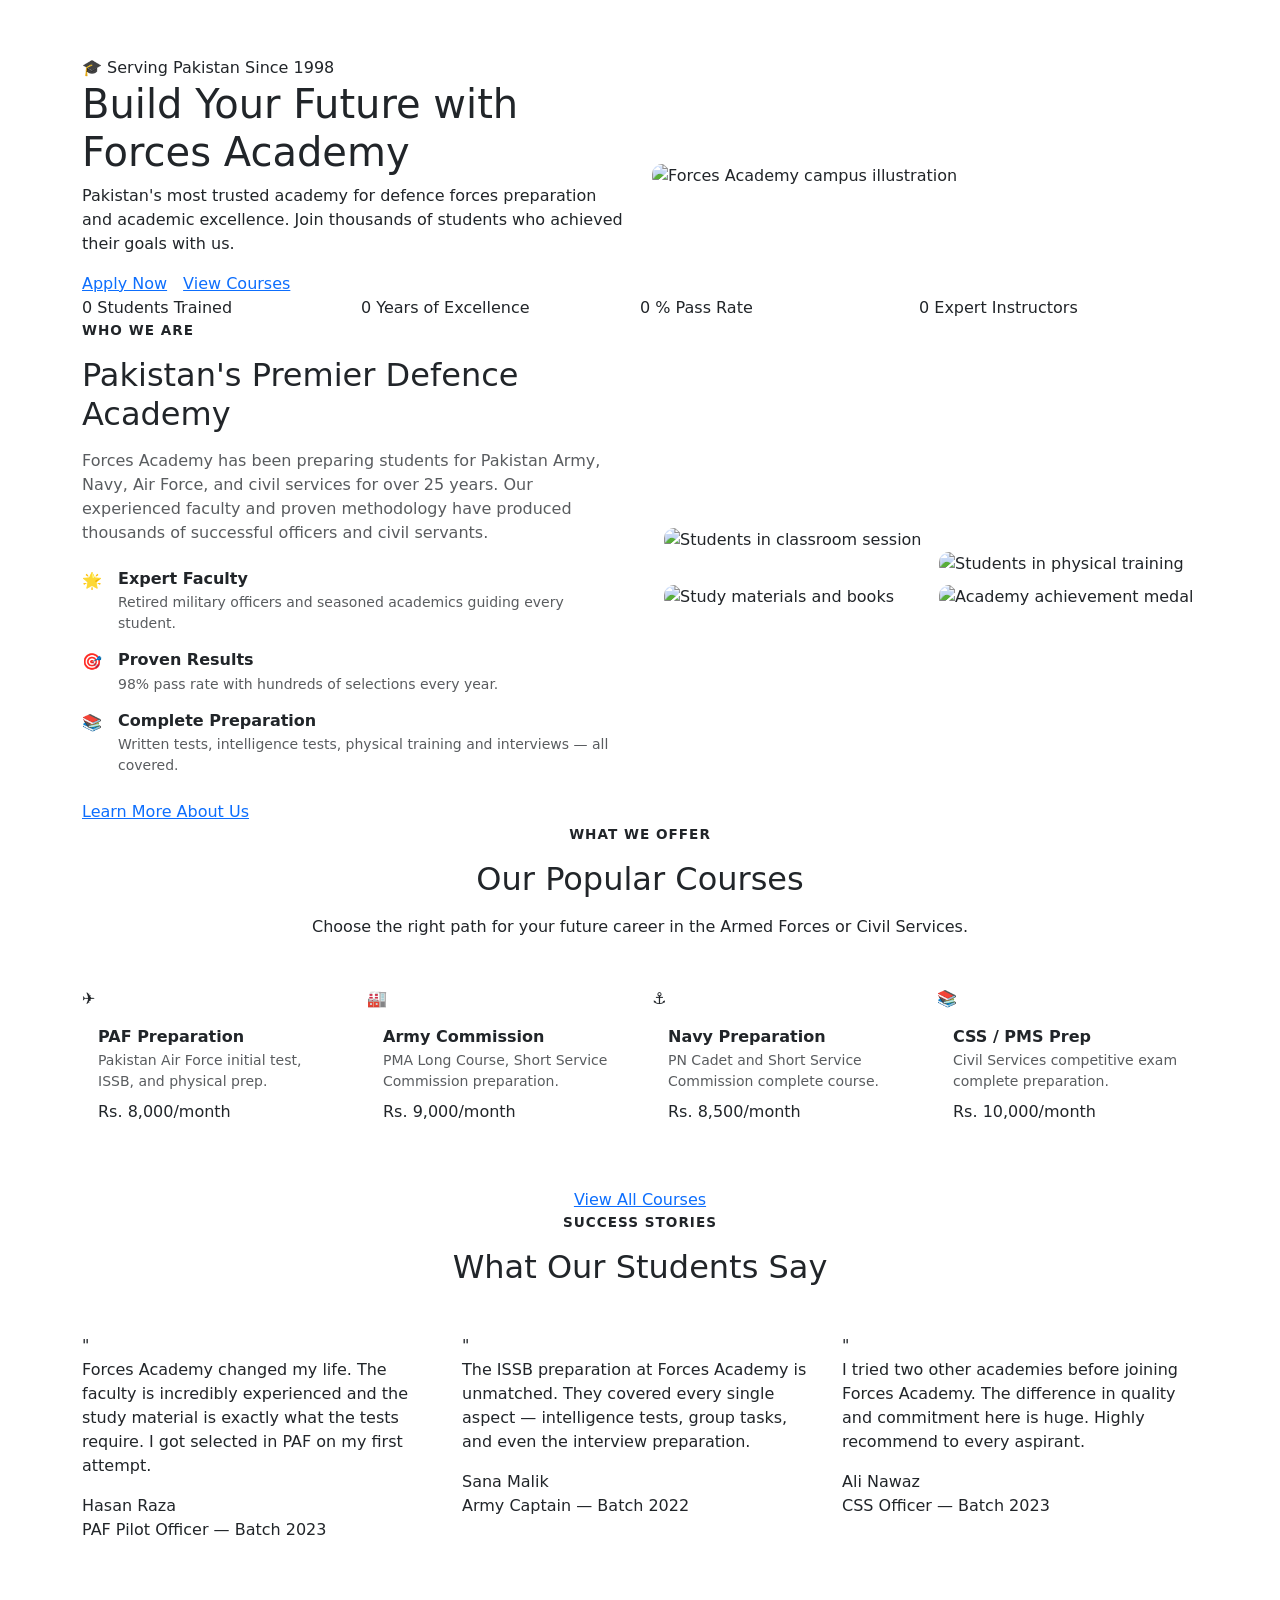
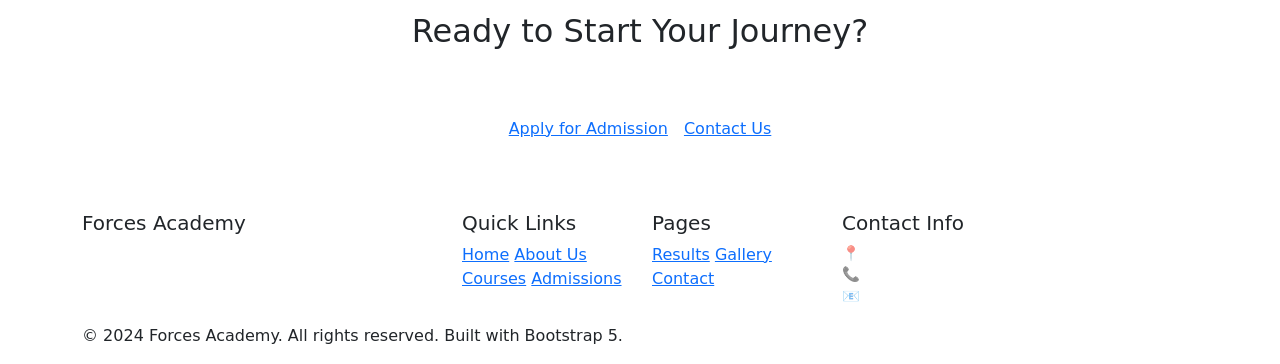
==== index.html @ 09c1361c "Add initial homepage structure" ====
<!DOCTYPE html>
<html lang="en">
<head>
  <meta charset="UTF-8" />
  <meta name="viewport" content="width=device-width, initial-scale=1.0" />
  <title>Forces Academy - Excellence in Education</title>
  <link rel="stylesheet" href="https://cdn.jsdelivr.net/npm/bootstrap@5.3.0/dist/css/bootstrap.min.css" />
  <link rel="stylesheet" href="css/style.css" />
</head>
<body>

  <!-- ===== NAVBAR ===== -->
  <nav class="navbar navbar-expand-lg navbar-dark sticky-top">
    <div class="container">
      <a class="navbar-brand" href="index.html">Forces <span>Academy</span></a>
      <button class="navbar-toggler" type="button" data-bs-toggle="collapse" data-bs-target="#navbarMain"
        aria-controls="navbarMain" aria-expanded="false" aria-label="Toggle navigation">
        <span class="navbar-toggler-icon"></span>
      </button>
      <div class="collapse navbar-collapse" id="navbarMain">
        <ul class="navbar-nav ms-auto align-items-lg-center gap-lg-1">
          <li class="nav-item"><a class="nav-link active" href="index.html">Home</a></li>
          <li class="nav-item"><a class="nav-link" href="about.html">About</a></li>
          <li class="nav-item"><a class="nav-link" href="courses.html">Courses</a></li>
          <li class="nav-item"><a class="nav-link" href="admissions.html">Admissions</a></li>
          <li class="nav-item"><a class="nav-link" href="results.html">Results</a></li>
          <li class="nav-item"><a class="nav-link" href="gallery.html">Gallery</a></li>
          <li class="nav-item"><a class="nav-link" href="contact.html">Contact</a></li>
          <li class="nav-item ms-lg-2">
          </li>
        </ul>
      </div>
    </div>
  </nav>

  <!-- ===== HERO SECTION ===== -->
  <section class="hero-section">
    <div class="container">
      <div class="row align-items-center">
        <div class="col-lg-6 hero-content">
          <span class="hero-badge">&#127891; Serving Pakistan Since 1998</span>
          <h1 class="hero-title">
            Build Your Future with <span>Forces Academy</span>
          </h1>
          <p class="hero-text">
            Pakistan's most trusted academy for defence forces preparation and academic excellence.
            Join thousands of students who achieved their goals with us.
          </p>
          <div class="d-flex flex-wrap gap-3">
            <a href="admissions.html" class="btn-gold">Apply Now</a>
            <a href="courses.html" class="btn-outline-custom">View Courses</a>
          </div>
        </div>
        <div class="col-lg-6 mt-5 mt-lg-0">
          <div class="hero-img-box">
            <img src="images/hero-illustration.svg" alt="Forces Academy campus illustration" class="w-100" style="border-radius:10px;" />
          </div>
        </div>
      </div>
    </div>
  </section>

  <!-- ===== STATS COUNTER ===== -->
  <section class="stats-section">
    <div class="container">
      <div class="row g-0">
        <div class="col-6 col-md-3">
          <div class="stat-item">
            <span class="stat-number counter-num" data-target="12500">0</span>
            <span class="stat-label">Students Trained</span>
          </div>
        </div>
        <div class="col-6 col-md-3">
          <div class="stat-item">
            <span class="stat-number counter-num" data-target="25">0</span>
            <span class="stat-label">Years of Excellence</span>
          </div>
        </div>
        <div class="col-6 col-md-3">
          <div class="stat-item">
            <span class="stat-number counter-num" data-target="98">0</span>
            <span class="stat-label">% Pass Rate</span>
          </div>
        </div>
        <div class="col-6 col-md-3">
          <div class="stat-item">
            <span class="stat-number counter-num" data-target="40">0</span>
            <span class="stat-label">Expert Instructors</span>
          </div>
        </div>
      </div>
    </div>
  </section>

  <!-- ===== ABOUT SNIPPET ===== -->
  <section class="section-padding">
    <div class="container">
      <div class="row align-items-center g-5">
        <div class="col-lg-6">
          <p class="text-uppercase fw-bold" style="color:var(--gold); letter-spacing:1px; font-size:0.85rem;">Who We Are</p>
          <h2 class="section-title gold-underline">Pakistan's Premier Defence Academy</h2>
          <p class="text-muted mt-3 mb-4">
            Forces Academy has been preparing students for Pakistan Army, Navy, Air Force, and
            civil services for over 25 years. Our experienced faculty and proven methodology
            have produced thousands of successful officers and civil servants.
          </p>
          <div class="d-flex gap-3 mb-3">
            <div class="about-icon-box">&#127775;</div>
            <div>
              <h6 class="fw-bold mb-1">Expert Faculty</h6>
              <p class="text-muted small mb-0">Retired military officers and seasoned academics guiding every student.</p>
            </div>
          </div>
          <div class="d-flex gap-3 mb-3">
            <div class="about-icon-box">&#127919;</div>
            <div>
              <h6 class="fw-bold mb-1">Proven Results</h6>
              <p class="text-muted small mb-0">98% pass rate with hundreds of selections every year.</p>
            </div>
          </div>
          <div class="d-flex gap-3 mb-4">
            <div class="about-icon-box">&#128218;</div>
            <div>
              <h6 class="fw-bold mb-1">Complete Preparation</h6>
              <p class="text-muted small mb-0">Written tests, intelligence tests, physical training and interviews — all covered.</p>
            </div>
          </div>
          <a href="about.html" class="btn-primary-custom">Learn More About Us</a>
        </div>
        <div class="col-lg-6">
          <!-- Image collage -->
          <div class="row g-3">
            <div class="col-6">
              <img src="images/about-photo-1.svg" alt="Students in classroom session" class="w-100" style="height:180px; object-fit:cover; border-radius:10px;" />
            </div>
            <div class="col-6">
              <img src="images/about-photo-2.svg" alt="Students in physical training" class="w-100" style="height:180px; object-fit:cover; border-radius:10px; margin-top:25px;" />
            </div>
            <div class="col-6">
              <img src="images/about-photo-3.svg" alt="Study materials and books" class="w-100" style="height:150px; object-fit:cover; border-radius:10px; margin-top:-15px;" />
            </div>
            <div class="col-6">
              <img src="images/about-photo-4.svg" alt="Academy achievement medal" class="w-100" style="height:150px; object-fit:cover; border-radius:10px; margin-top:-15px;" />
            </div>
          </div>
        </div>
      </div>
    </div>
  </section>

  <!-- ===== COURSES PREVIEW ===== -->
  <section class="section-padding bg-light-gray">
    <div class="container">
      <div class="text-center mb-5">
        <p class="text-uppercase fw-bold" style="color:var(--gold); letter-spacing:1px; font-size:0.85rem;">What We Offer</p>
        <h2 class="section-title gold-underline">Our Popular Courses</h2>
        <p class="section-subtitle mt-3">Choose the right path for your future career in the Armed Forces or Civil Services.</p>
      </div>
      <div class="row g-4">
        <!-- Course 1 -->
        <div class="col-md-6 col-lg-3">
          <div class="course-preview-card">
            <div class="course-preview-img">&#9992;&#65039;</div>
            <div class="p-3">
              <h6 class="fw-bold mb-1">PAF Preparation</h6>
              <p class="text-muted small mb-2">Pakistan Air Force initial test, ISSB, and physical prep.</p>
              <span class="fee-badge">Rs. 8,000/month</span>
            </div>
          </div>
        </div>
        <!-- Course 2 -->
        <div class="col-md-6 col-lg-3">
          <div class="course-preview-card">
            <div class="course-preview-img">&#127981;</div>
            <div class="p-3">
              <h6 class="fw-bold mb-1">Army Commission</h6>
              <p class="text-muted small mb-2">PMA Long Course, Short Service Commission preparation.</p>
              <span class="fee-badge">Rs. 9,000/month</span>
            </div>
          </div>
        </div>
        <!-- Course 3 -->
        <div class="col-md-6 col-lg-3">
          <div class="course-preview-card">
            <div class="course-preview-img">&#9875;&#65039;</div>
            <div class="p-3">
              <h6 class="fw-bold mb-1">Navy Preparation</h6>
              <p class="text-muted small mb-2">PN Cadet and Short Service Commission complete course.</p>
              <span class="fee-badge">Rs. 8,500/month</span>
            </div>
          </div>
        </div>
        <!-- Course 4 -->
        <div class="col-md-6 col-lg-3">
          <div class="course-preview-card">
            <div class="course-preview-img">&#128218;</div>
            <div class="p-3">
              <h6 class="fw-bold mb-1">CSS / PMS Prep</h6>
              <p class="text-muted small mb-2">Civil Services competitive exam complete preparation.</p>
              <span class="fee-badge">Rs. 10,000/month</span>
            </div>
          </div>
        </div>
      </div>
      <div class="text-center mt-5">
        <a href="courses.html" class="btn-primary-custom">View All Courses</a>
      </div>
    </div>
  </section>

  <!-- ===== TESTIMONIALS ===== -->
  <section class="section-padding">
    <div class="container">
      <div class="text-center mb-5">
        <p class="text-uppercase fw-bold" style="color:var(--gold); letter-spacing:1px; font-size:0.85rem;">Success Stories</p>
        <h2 class="section-title gold-underline">What Our Students Say</h2>
      </div>
      <div class="row g-4">
        <div class="col-md-4">
          <div class="testimonial-card">
            <div class="testimonial-quote">"</div>
            <p class="testimonial-text">
              Forces Academy changed my life. The faculty is incredibly experienced and
              the study material is exactly what the tests require. I got selected in PAF on my first attempt.
            </p>
            <div>
              <div class="testimonial-author">Hasan Raza</div>
              <div class="testimonial-role">PAF Pilot Officer — Batch 2023</div>
            </div>
          </div>
        </div>
        <div class="col-md-4">
          <div class="testimonial-card">
            <div class="testimonial-quote">"</div>
            <p class="testimonial-text">
              The ISSB preparation at Forces Academy is unmatched. They covered every single
              aspect — intelligence tests, group tasks, and even the interview preparation.
            </p>
            <div>
              <div class="testimonial-author">Sana Malik</div>
              <div class="testimonial-role">Army Captain — Batch 2022</div>
            </div>
          </div>
        </div>
        <div class="col-md-4">
          <div class="testimonial-card">
            <div class="testimonial-quote">"</div>
            <p class="testimonial-text">
              I tried two other academies before joining Forces Academy. The difference in
              quality and commitment here is huge. Highly recommend to every aspirant.
            </p>
            <div>
              <div class="testimonial-author">Ali Nawaz</div>
              <div class="testimonial-role">CSS Officer — Batch 2023</div>
            </div>
          </div>
        </div>
      </div>
    </div>
  </section>

  <!-- ===== CTA SECTION ===== -->
  <section style="background:var(--navy); padding:70px 0;">
    <div class="container text-center">
      <h2 style="color:var(--white); font-size:2rem; margin-bottom:12px;">Ready to Start Your Journey?</h2>
      <p style="color:rgba(255,255,255,0.7); margin-bottom:30px; font-size:1rem;">
        Admissions are open. Limited seats available. Apply today.
      </p>
      <div class="d-flex justify-content-center gap-3 flex-wrap">
        <a href="admissions.html" class="btn-gold">Apply for Admission</a>
        <a href="contact.html" class="btn-outline-custom">Contact Us</a>
      </div>
    </div>
  </section>

  <!-- ===== FOOTER ===== -->
  <footer>
    <div class="container">
      <div class="row g-4">
        <div class="col-lg-4">
          <h5>Forces Academy</h5>
          <p style="font-size:0.9rem; color:rgba(255,255,255,0.6); margin-bottom:15px;">
            Pakistan's most trusted defence academy preparing young men and women
            for a career of honour and service since 1998.
          </p>
        </div>
        <div class="col-6 col-lg-2">
          <h5>Quick Links</h5>
          <a href="index.html">Home</a>
          <a href="about.html">About Us</a>
          <a href="courses.html">Courses</a>
          <a href="admissions.html">Admissions</a>
        </div>
        <div class="col-6 col-lg-2">
          <h5>Pages</h5>
          <a href="results.html">Results</a>
          <a href="gallery.html">Gallery</a>
          <a href="contact.html">Contact</a>
        </div>
        <div class="col-lg-4">
          <h5>Contact Info</h5>
          <p style="font-size:0.9rem; color:rgba(255,255,255,0.6);">
            &#128205; 45-B, Main Boulevard, Gulberg III, Lahore<br>
            &#128222; +92-42-3571-0000<br>
            &#128231; info@forcesacademy.edu.pk
          </p>
        </div>
      </div>
      <div class="footer-bottom">
        <p>&copy; 2024 Forces Academy. All rights reserved. Built with Bootstrap 5.</p>
      </div>
    </div>
  </footer>

  <script src="https://cdn.jsdelivr.net/npm/bootstrap@5.3.0/dist/js/bootstrap.bundle.min.js"></script>
  <script src="js/main.js"></script>
</body>
</html>
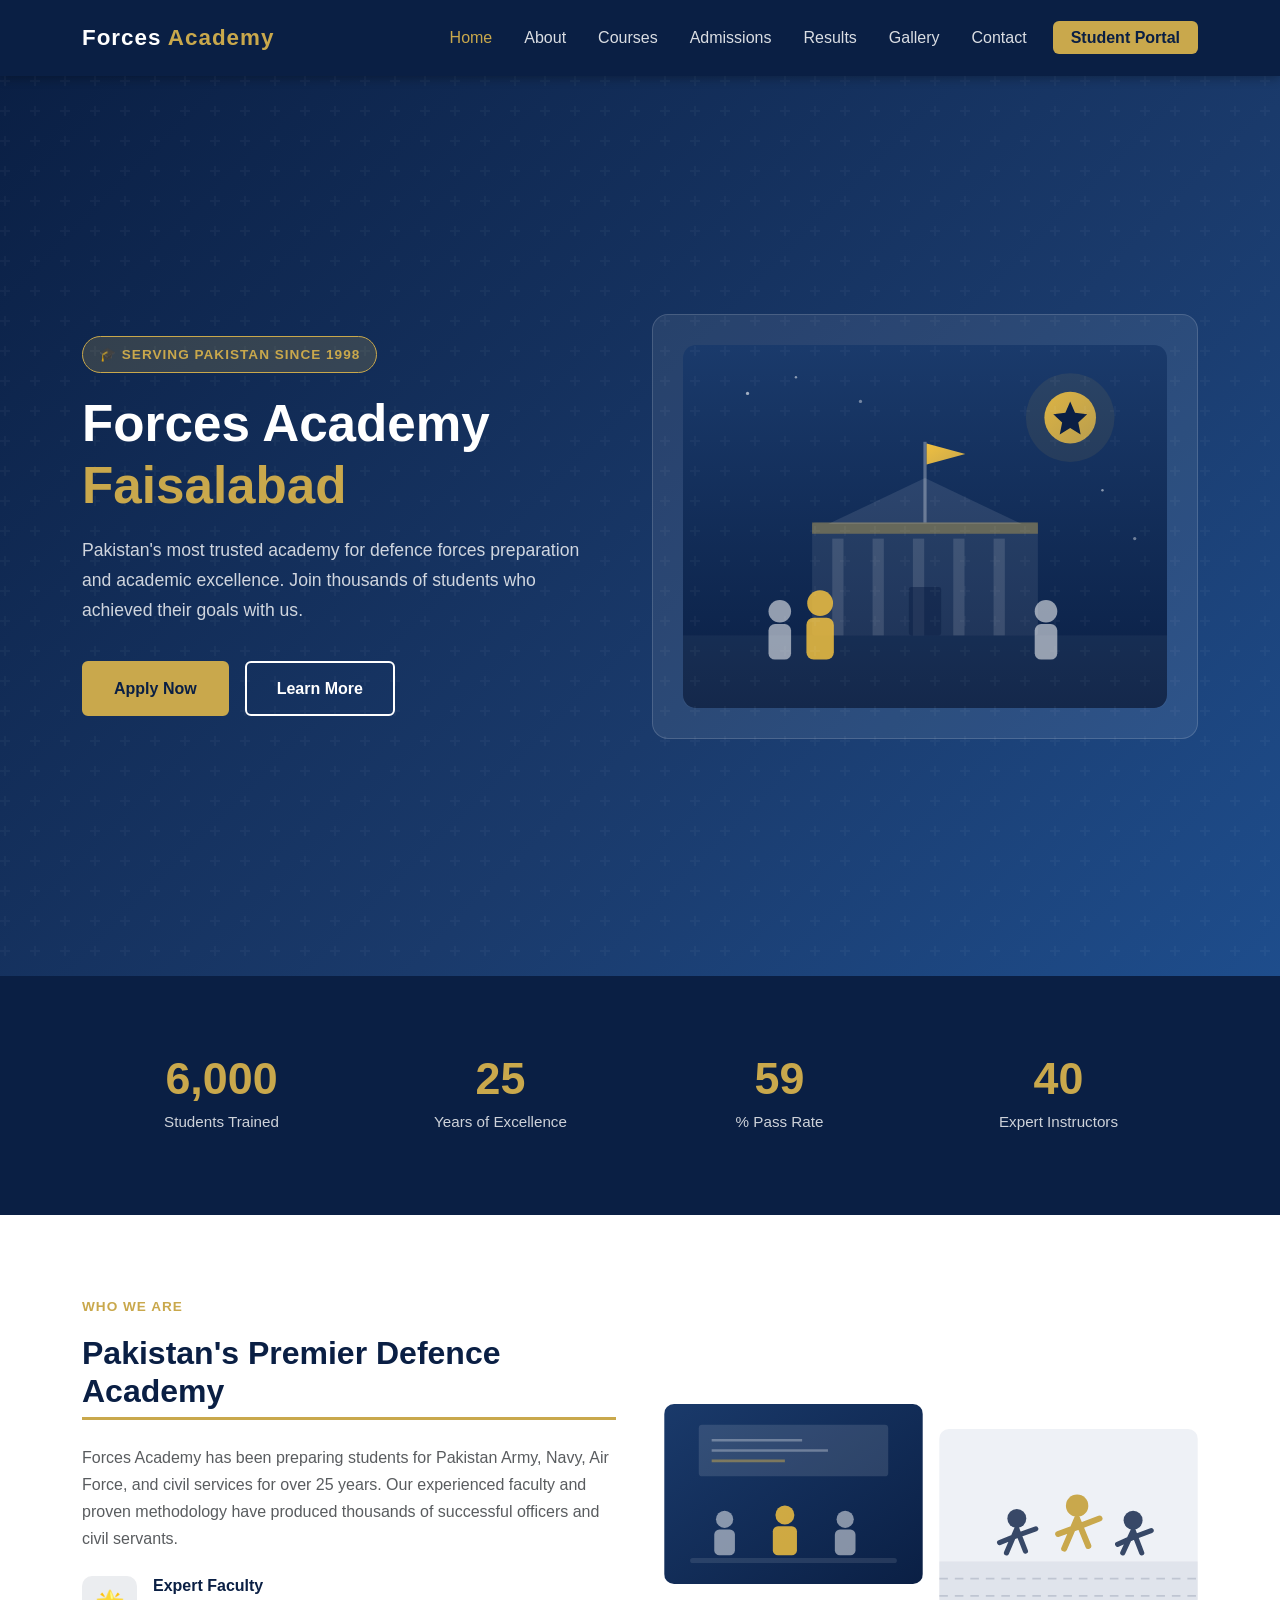
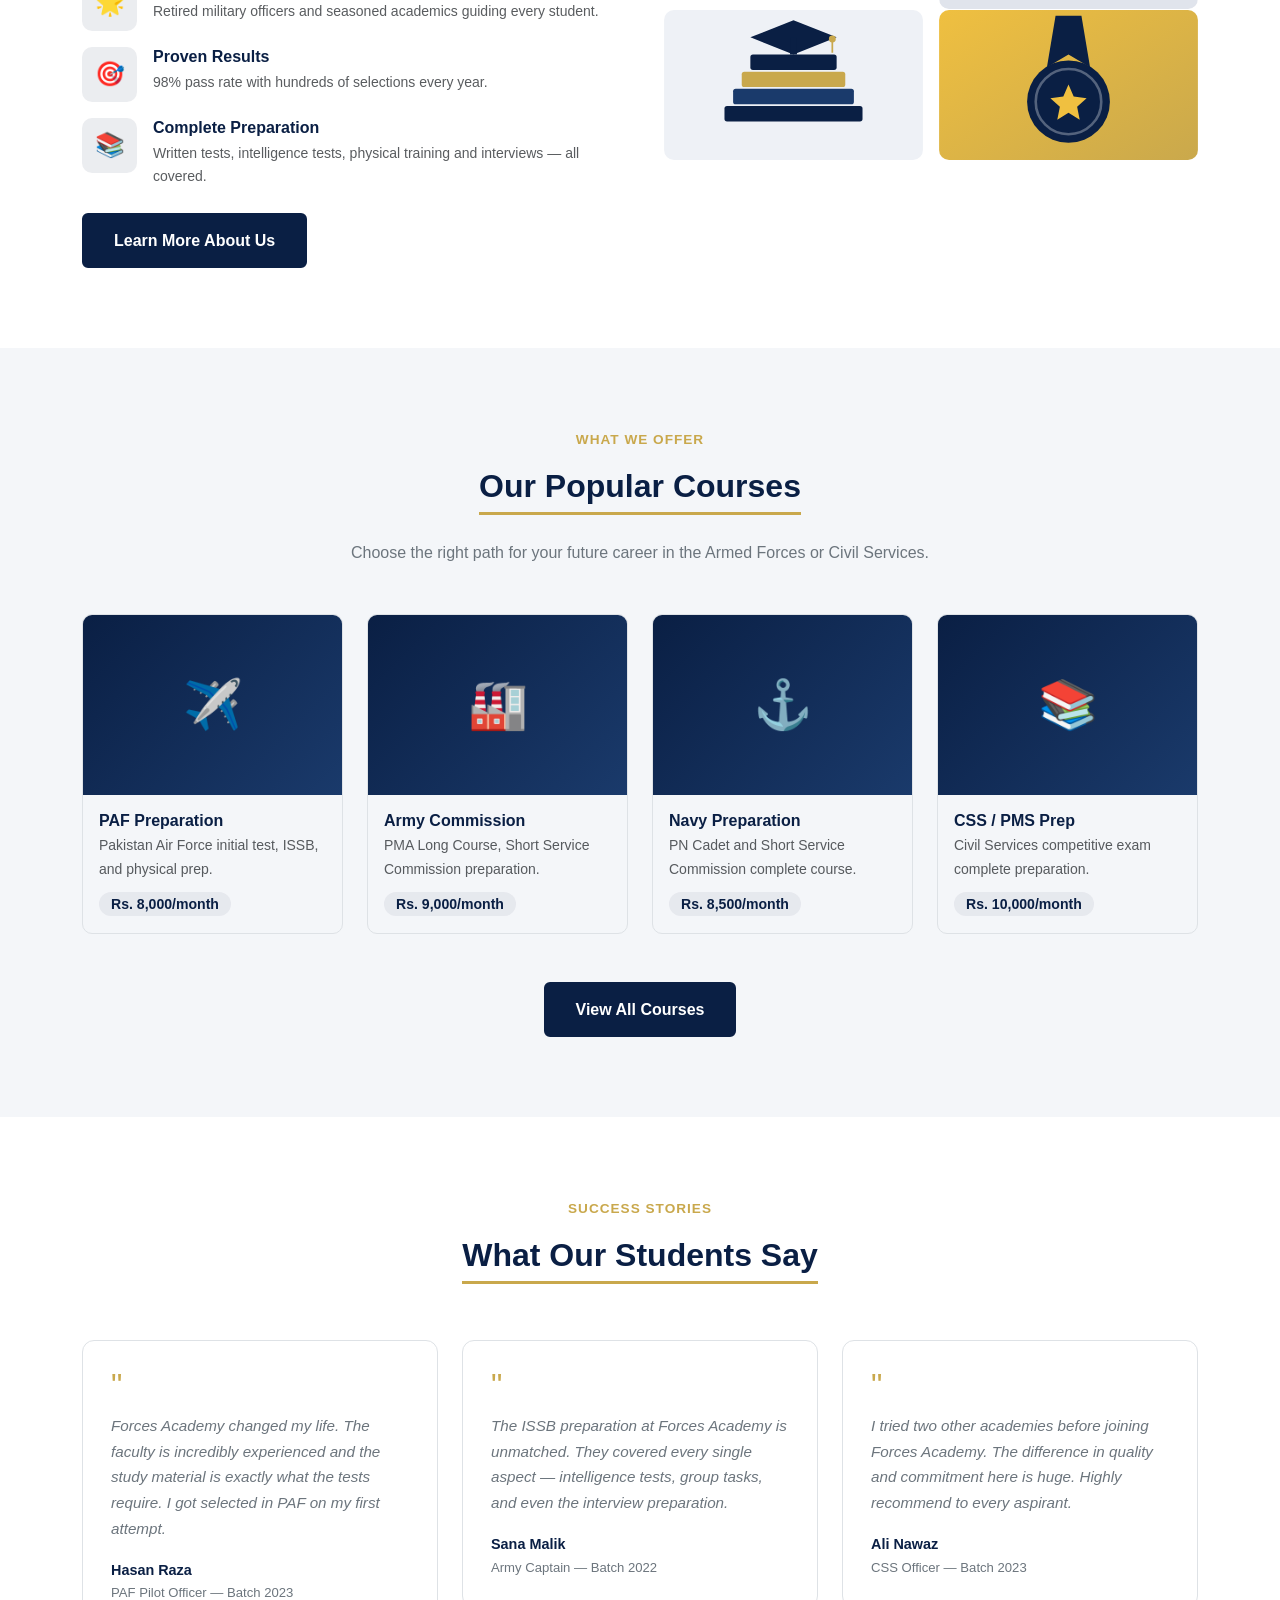
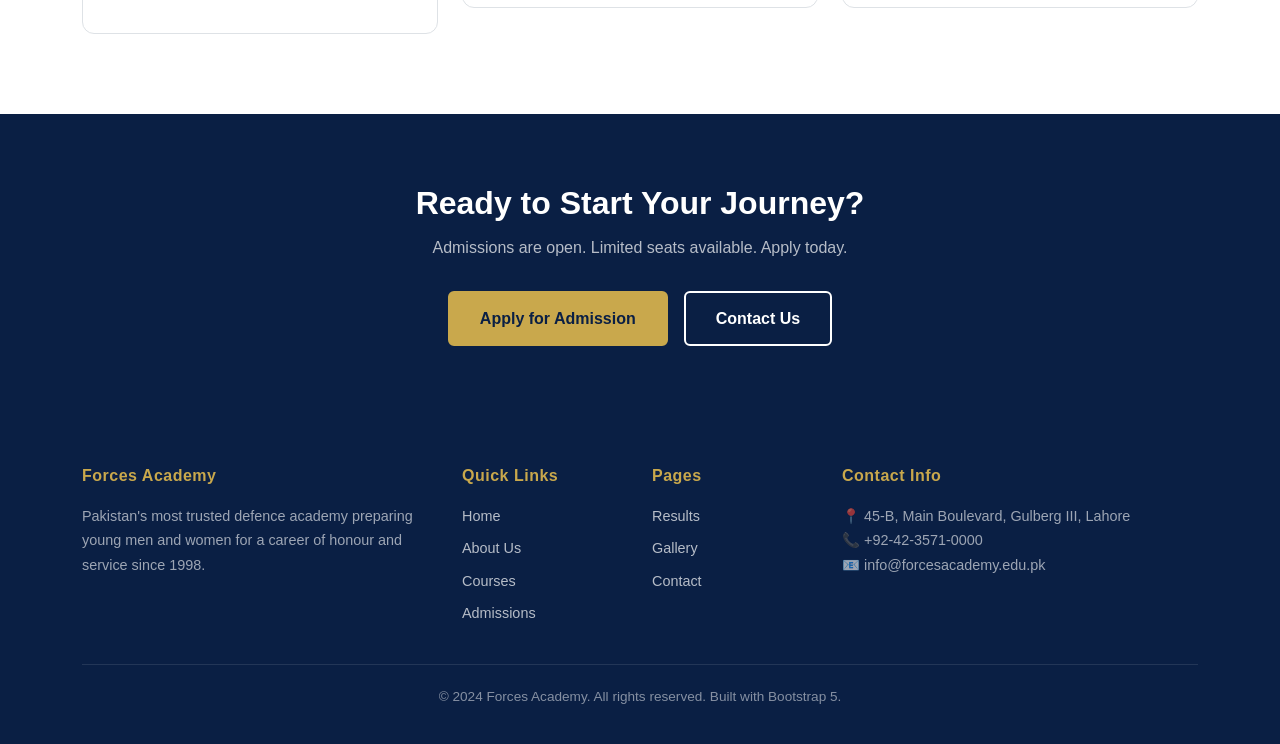
==== commit 1c312c5e: "update index page" ====
--- a/index.html
+++ b/index.html
@@ -27,6 +27,7 @@
           <li class="nav-item"><a class="nav-link" href="gallery.html">Gallery</a></li>
           <li class="nav-item"><a class="nav-link" href="contact.html">Contact</a></li>
           <li class="nav-item ms-lg-2">
+            <a class="btn-portal" href="#">Student Portal</a>
           </li>
         </ul>
       </div>
@@ -40,7 +41,7 @@
         <div class="col-lg-6 hero-content">
           <span class="hero-badge">&#127891; Serving Pakistan Since 1998</span>
           <h1 class="hero-title">
-            Build Your Future with <span>Forces Academy</span>
+            Forces Academy <span>Faisalabad</span>
           </h1>
           <p class="hero-text">
             Pakistan's most trusted academy for defence forces preparation and academic excellence.
@@ -48,7 +49,7 @@
           </p>
           <div class="d-flex flex-wrap gap-3">
             <a href="admissions.html" class="btn-gold">Apply Now</a>
-            <a href="courses.html" class="btn-outline-custom">View Courses</a>
+            <a href="about.html" class="btn-outline-custom">Learn More</a>
           </div>
         </div>
         <div class="col-lg-6 mt-5 mt-lg-0">
--- a/css/style.css
+++ b/css/style.css
@@ -0,0 +1,1008 @@
+/* =============================================
+   Forces Academy - Main Stylesheet
+   Author: Frontend Intern
+   Version: 1.0
+   ============================================= */
+
+/* ---------- CSS Variables ---------- */
+:root {
+  --navy: #0a1f44;
+  --navy-light: #1a3a6b;
+  --gold: #c9a84c;
+  --gold-light: #f0c040;
+  --white: #ffffff;
+  --light-gray: #f4f6f9;
+  --text-dark: #1a1a2e;
+  --text-muted: #6c757d;
+  --border-color: #dee2e6;
+  --transition: all 0.3s ease;
+}
+
+/* ---------- Global Reset & Base ---------- */
+* {
+  margin: 0;
+  padding: 0;
+  box-sizing: border-box;
+}
+
+body {
+  font-family: 'Segoe UI', Tahoma, Geneva, Verdana, sans-serif;
+  color: var(--text-dark);
+  line-height: 1.7;
+}
+
+a {
+  text-decoration: none;
+  transition: var(--transition);
+}
+
+img {
+  max-width: 100%;
+  height: auto;
+}
+
+/* ---------- Typography ---------- */
+h1, h2, h3, h4, h5, h6 {
+  font-weight: 700;
+  color: var(--navy);
+}
+
+.section-title {
+  font-size: 2rem;
+  font-weight: 700;
+  color: var(--navy);
+  margin-bottom: 0.5rem;
+}
+
+.section-subtitle {
+  color: var(--text-muted);
+  font-size: 1rem;
+  margin-bottom: 2.5rem;
+}
+
+.gold-underline {
+  display: inline-block;
+  border-bottom: 3px solid var(--gold);
+  padding-bottom: 6px;
+}
+
+/* ---------- Navbar ---------- */
+.navbar {
+  background-color: var(--navy) !important;
+  padding: 14px 0;
+  box-shadow: 0 2px 10px rgba(0, 0, 0, 0.3);
+}
+
+.navbar-brand {
+  font-size: 1.4rem;
+  font-weight: 800;
+  color: var(--white) !important;
+  letter-spacing: 1px;
+}
+
+.navbar-brand span {
+  color: var(--gold);
+}
+
+.navbar-nav .nav-link {
+  color: rgba(255, 255, 255, 0.85) !important;
+  font-weight: 500;
+  padding: 8px 14px !important;
+  transition: var(--transition);
+}
+
+.navbar-nav .nav-link:hover,
+.navbar-nav .nav-link.active {
+  color: var(--gold) !important;
+}
+
+.btn-portal {
+  background-color: var(--gold);
+  color: var(--navy) !important;
+  font-weight: 700;
+  border-radius: 6px;
+  padding: 8px 18px !important;
+  transition: var(--transition);
+}
+
+.btn-portal:hover {
+  background-color: var(--gold-light);
+  color: var(--navy) !important;
+}
+
+/* ---------- Page Hero Banner ---------- */
+.page-hero {
+  background: linear-gradient(135deg, var(--navy) 0%, var(--navy-light) 100%);
+  color: var(--white);
+  padding: 80px 0 60px;
+  text-align: center;
+}
+
+.page-hero h1 {
+  color: var(--white);
+  font-size: 2.5rem;
+  font-weight: 800;
+}
+
+.page-hero p {
+  color: rgba(255, 255, 255, 0.75);
+  font-size: 1.05rem;
+  margin-top: 10px;
+}
+
+.page-hero .gold-line {
+  width: 60px;
+  height: 3px;
+  background: var(--gold);
+  margin: 16px auto 0;
+  border-radius: 2px;
+}
+
+/* ---------- Buttons ---------- */
+.btn-primary-custom {
+  background-color: var(--navy);
+  color: var(--white);
+  border: 2px solid var(--navy);
+  padding: 12px 30px;
+  border-radius: 6px;
+  font-weight: 600;
+  transition: var(--transition);
+  display: inline-block;
+}
+
+.btn-primary-custom:hover {
+  background-color: var(--navy-light);
+  color: var(--white);
+  border-color: var(--navy-light);
+}
+
+.btn-gold {
+  background-color: var(--gold);
+  color: var(--navy);
+  border: 2px solid var(--gold);
+  padding: 12px 30px;
+  border-radius: 6px;
+  font-weight: 700;
+  transition: var(--transition);
+  display: inline-block;
+}
+
+.btn-gold:hover {
+  background-color: var(--gold-light);
+  color: var(--navy);
+  border-color: var(--gold-light);
+}
+
+.btn-outline-custom {
+  background: transparent;
+  color: var(--white);
+  border: 2px solid var(--white);
+  padding: 12px 30px;
+  border-radius: 6px;
+  font-weight: 600;
+  transition: var(--transition);
+  display: inline-block;
+}
+
+.btn-outline-custom:hover {
+  background: var(--white);
+  color: var(--navy);
+}
+
+/* ---------- Section Padding ---------- */
+.section-padding {
+  padding: 80px 0;
+}
+
+.section-padding-sm {
+  padding: 50px 0;
+}
+
+.bg-light-gray {
+  background-color: var(--light-gray);
+}
+
+/* ---------- Cards ---------- */
+.card-custom {
+  border: 1px solid var(--border-color);
+  border-radius: 10px;
+  overflow: hidden;
+  transition: var(--transition);
+  background: var(--white);
+}
+
+.card-custom:hover {
+  box-shadow: 0 8px 30px rgba(10, 31, 68, 0.12);
+  transform: translateY(-4px);
+}
+
+.card-custom .card-header-custom {
+  background-color: var(--navy);
+  color: var(--white);
+  padding: 18px 20px;
+}
+
+.card-custom .card-header-custom h5 {
+  color: var(--white);
+  margin: 0;
+  font-size: 1.1rem;
+}
+
+.card-custom .card-body {
+  padding: 22px;
+}
+
+/* ---------- Stats Counter Section ---------- */
+.stats-section {
+  background: var(--navy);
+  color: var(--white);
+  padding: 60px 0;
+}
+
+.stat-item {
+  text-align: center;
+  padding: 20px;
+}
+
+.stat-number {
+  font-size: 2.8rem;
+  font-weight: 800;
+  color: var(--gold);
+  display: block;
+  line-height: 1;
+}
+
+.stat-label {
+  font-size: 0.95rem;
+  color: rgba(255, 255, 255, 0.8);
+  margin-top: 8px;
+  display: block;
+}
+
+/* ---------- Footer ---------- */
+footer {
+  background-color: var(--navy);
+  color: rgba(255, 255, 255, 0.8);
+  padding: 50px 0 20px;
+}
+
+footer h5 {
+  color: var(--gold);
+  font-weight: 700;
+  margin-bottom: 18px;
+  font-size: 1rem;
+  letter-spacing: 0.5px;
+}
+
+footer a {
+  color: rgba(255, 255, 255, 0.7);
+  display: block;
+  margin-bottom: 8px;
+  font-size: 0.9rem;
+}
+
+footer a:hover {
+  color: var(--gold);
+}
+
+.footer-bottom {
+  border-top: 1px solid rgba(255, 255, 255, 0.1);
+  padding-top: 20px;
+  margin-top: 30px;
+  text-align: center;
+  font-size: 0.85rem;
+  color: rgba(255, 255, 255, 0.5);
+}
+
+/* ---------- Home: Hero Section ---------- */
+.hero-section {
+  background: linear-gradient(135deg, var(--navy) 0%, var(--navy-light) 60%, #1e4d8c 100%);
+  color: var(--white);
+  min-height: 100vh;
+  display: flex;
+  align-items: center;
+  position: relative;
+  overflow: hidden;
+}
+
+.hero-section::before {
+  content: '';
+  position: absolute;
+  top: 0; left: 0;
+  width: 100%; height: 100%;
+  background: url("data:image/svg+xml,%3Csvg width='60' height='60' viewBox='0 0 60 60' xmlns='http://www.w3.org/2000/svg'%3E%3Cg fill='none' fill-rule='evenodd'%3E%3Cg fill='%23ffffff' fill-opacity='0.03'%3E%3Cpath d='M36 34v-4h-2v4h-4v2h4v4h2v-4h4v-2h-4zm0-30V0h-2v4h-4v2h4v4h2V6h4V4h-4zM6 34v-4H4v4H0v2h4v4h2v-4h4v-2H6zM6 4V0H4v4H0v2h4v4h2V6h4V4H6z'/%3E%3C/g%3E%3C/g%3E%3C/svg%3E");
+}
+
+.hero-content {
+  position: relative;
+  z-index: 2;
+}
+
+.hero-badge {
+  display: inline-block;
+  background: rgba(201, 168, 76, 0.2);
+  color: var(--gold);
+  border: 1px solid var(--gold);
+  padding: 6px 16px;
+  border-radius: 20px;
+  font-size: 0.85rem;
+  font-weight: 600;
+  margin-bottom: 20px;
+  letter-spacing: 1px;
+  text-transform: uppercase;
+}
+
+.hero-title {
+  font-size: 3.2rem;
+  font-weight: 800;
+  color: var(--white);
+  line-height: 1.2;
+  margin-bottom: 20px;
+}
+
+.hero-title span {
+  color: var(--gold);
+}
+
+.hero-text {
+  font-size: 1.1rem;
+  color: rgba(255, 255, 255, 0.8);
+  margin-bottom: 35px;
+  max-width: 520px;
+}
+
+.hero-img-box {
+  background: rgba(255, 255, 255, 0.08);
+  border: 1px solid rgba(255, 255, 255, 0.15);
+  border-radius: 16px;
+  padding: 30px;
+  text-align: center;
+}
+
+.hero-img-placeholder {
+  width: 100%;
+  height: 300px;
+  background: rgba(255, 255, 255, 0.05);
+  border-radius: 10px;
+  display: flex;
+  align-items: center;
+  justify-content: center;
+  flex-direction: column;
+  color: rgba(255, 255, 255, 0.4);
+  font-size: 0.9rem;
+}
+
+.hero-img-placeholder i {
+  font-size: 3rem;
+  margin-bottom: 10px;
+  display: block;
+}
+
+/* ---------- Home: About Snippet ---------- */
+.about-icon-box {
+  width: 55px;
+  height: 55px;
+  background-color: rgba(10, 31, 68, 0.08);
+  border-radius: 10px;
+  display: flex;
+  align-items: center;
+  justify-content: center;
+  font-size: 1.5rem;
+  color: var(--navy);
+  flex-shrink: 0;
+}
+
+/* ---------- Home: Courses Preview ---------- */
+.course-preview-card {
+  border: 1px solid var(--border-color);
+  border-radius: 10px;
+  overflow: hidden;
+  transition: var(--transition);
+}
+
+.course-preview-card:hover {
+  box-shadow: 0 8px 25px rgba(10, 31, 68, 0.1);
+  transform: translateY(-3px);
+}
+
+.course-preview-img {
+  height: 180px;
+  background: linear-gradient(135deg, var(--navy), var(--navy-light));
+  display: flex;
+  align-items: center;
+  justify-content: center;
+  font-size: 3rem;
+  color: var(--gold);
+}
+
+/* ---------- Home: Testimonials ---------- */
+.testimonial-card {
+  background: var(--white);
+  border: 1px solid var(--border-color);
+  border-radius: 12px;
+  padding: 28px;
+  transition: var(--transition);
+}
+
+.testimonial-card:hover {
+  box-shadow: 0 6px 20px rgba(10, 31, 68, 0.08);
+}
+
+.testimonial-quote {
+  font-size: 2rem;
+  color: var(--gold);
+  line-height: 1;
+  margin-bottom: 12px;
+}
+
+.testimonial-text {
+  font-style: italic;
+  color: var(--text-muted);
+  margin-bottom: 16px;
+  font-size: 0.95rem;
+}
+
+.testimonial-author {
+  font-weight: 700;
+  color: var(--navy);
+  font-size: 0.9rem;
+}
+
+.testimonial-role {
+  color: var(--text-muted);
+  font-size: 0.82rem;
+}
+
+/* ---------- About Page ---------- */
+.timeline {
+  position: relative;
+  padding-left: 30px;
+}
+
+.timeline::before {
+  content: '';
+  position: absolute;
+  left: 8px;
+  top: 0;
+  bottom: 0;
+  width: 2px;
+  background: var(--gold);
+}
+
+.timeline-item {
+  position: relative;
+  margin-bottom: 30px;
+}
+
+.timeline-item::before {
+  content: '';
+  position: absolute;
+  left: -26px;
+  top: 6px;
+  width: 12px;
+  height: 12px;
+  border-radius: 50%;
+  background: var(--navy);
+  border: 2px solid var(--gold);
+}
+
+.timeline-year {
+  font-size: 0.8rem;
+  font-weight: 700;
+  color: var(--gold);
+  text-transform: uppercase;
+  letter-spacing: 1px;
+}
+
+.timeline-content h6 {
+  color: var(--navy);
+  font-weight: 700;
+  margin: 4px 0;
+}
+
+.timeline-content p {
+  color: var(--text-muted);
+  font-size: 0.9rem;
+  margin: 0;
+}
+
+.team-card {
+  text-align: center;
+  padding: 25px 15px;
+  border: 1px solid var(--border-color);
+  border-radius: 12px;
+  transition: var(--transition);
+}
+
+.team-card:hover {
+  box-shadow: 0 6px 20px rgba(10, 31, 68, 0.1);
+  transform: translateY(-3px);
+}
+
+.team-avatar {
+  width: 90px;
+  height: 90px;
+  border-radius: 50%;
+  background: linear-gradient(135deg, var(--navy), var(--navy-light));
+  display: flex;
+  align-items: center;
+  justify-content: center;
+  font-size: 2rem;
+  color: var(--gold);
+  margin: 0 auto 15px;
+}
+
+.team-name {
+  font-weight: 700;
+  color: var(--navy);
+  font-size: 1rem;
+  margin-bottom: 4px;
+}
+
+.team-role {
+  color: var(--text-muted);
+  font-size: 0.85rem;
+}
+
+/* ---------- Courses Page ---------- */
+.course-card {
+  border: 1px solid var(--border-color);
+  border-radius: 12px;
+  overflow: hidden;
+  transition: var(--transition);
+  height: 100%;
+}
+
+.course-card:hover {
+  box-shadow: 0 10px 35px rgba(10, 31, 68, 0.12);
+  transform: translateY(-5px);
+}
+
+.course-card-header {
+  background: var(--navy);
+  color: var(--white);
+  padding: 22px;
+  text-align: center;
+}
+
+.course-card-header .course-icon {
+  font-size: 2.5rem;
+  color: var(--gold);
+  margin-bottom: 10px;
+  display: block;
+}
+
+.course-card-header h5 {
+  color: var(--white);
+  margin: 0;
+  font-size: 1.05rem;
+}
+
+.course-card-body {
+  padding: 22px;
+}
+
+.course-detail-item {
+  display: flex;
+  justify-content: space-between;
+  align-items: center;
+  padding: 9px 0;
+  border-bottom: 1px solid var(--border-color);
+  font-size: 0.9rem;
+}
+
+.course-detail-item:last-child {
+  border-bottom: none;
+}
+
+.course-detail-label {
+  color: var(--text-muted);
+}
+
+.course-detail-value {
+  font-weight: 600;
+  color: var(--navy);
+}
+
+.fee-badge {
+  background: rgba(10, 31, 68, 0.06);
+  color: var(--navy);
+  padding: 4px 12px;
+  border-radius: 20px;
+  font-weight: 700;
+  font-size: 0.88rem;
+}
+
+/* ---------- Admissions Page ---------- */
+.step-box {
+  text-align: center;
+  padding: 30px 20px;
+}
+
+.step-number {
+  width: 60px;
+  height: 60px;
+  background: var(--navy);
+  color: var(--gold);
+  border-radius: 50%;
+  display: flex;
+  align-items: center;
+  justify-content: center;
+  font-size: 1.4rem;
+  font-weight: 800;
+  margin: 0 auto 18px;
+}
+
+.step-box h5 {
+  font-weight: 700;
+  color: var(--navy);
+  margin-bottom: 8px;
+}
+
+.step-box p {
+  color: var(--text-muted);
+  font-size: 0.9rem;
+}
+
+.doc-list li {
+  padding: 10px 0;
+  border-bottom: 1px solid var(--border-color);
+  display: flex;
+  align-items: center;
+  gap: 10px;
+  font-size: 0.95rem;
+}
+
+.doc-list li:last-child {
+  border-bottom: none;
+}
+
+.doc-list .check-icon {
+  color: #198754;
+  font-size: 1rem;
+  flex-shrink: 0;
+}
+
+.fee-table th {
+  background: var(--navy);
+  color: var(--white);
+  font-weight: 600;
+}
+
+.fee-table td {
+  vertical-align: middle;
+  font-size: 0.92rem;
+}
+
+/* ---------- Results Page ---------- */
+.result-filter-bar {
+  background: var(--white);
+  border: 1px solid var(--border-color);
+  border-radius: 10px;
+  padding: 20px 25px;
+  margin-bottom: 30px;
+}
+
+.results-table th {
+  background: var(--navy);
+  color: var(--white);
+  font-weight: 600;
+  font-size: 0.9rem;
+}
+
+.results-table td {
+  font-size: 0.9rem;
+  vertical-align: middle;
+}
+
+.grade-badge {
+  padding: 4px 12px;
+  border-radius: 20px;
+  font-size: 0.8rem;
+  font-weight: 700;
+}
+
+.grade-a { background: #d1fae5; color: #065f46; }
+.grade-b { background: #dbeafe; color: #1e40af; }
+.grade-c { background: #fef3c7; color: #92400e; }
+.grade-f { background: #fee2e2; color: #991b1b; }
+
+/* ---------- Gallery Page ---------- */
+.gallery-filter-btn {
+  background: transparent;
+  border: 1px solid var(--navy);
+  color: var(--navy);
+  padding: 7px 20px;
+  border-radius: 20px;
+  font-size: 0.88rem;
+  font-weight: 600;
+  cursor: pointer;
+  transition: var(--transition);
+  margin: 0 4px 8px;
+}
+
+.gallery-filter-btn:hover,
+.gallery-filter-btn.active {
+  background: var(--navy);
+  color: var(--white);
+}
+
+.gallery-item {
+  position: relative;
+  overflow: hidden;
+  border-radius: 10px;
+  cursor: pointer;
+  margin-bottom: 20px;
+}
+
+.gallery-img-box {
+  width: 100%;
+  padding-top: 75%;
+  background: linear-gradient(135deg, var(--navy), var(--navy-light));
+  position: relative;
+  border-radius: 10px;
+  overflow: hidden;
+  display: flex;
+  align-items: center;
+  justify-content: center;
+}
+
+.gallery-img-box .gallery-placeholder {
+  position: absolute;
+  top: 0; left: 0;
+  width: 100%; height: 100%;
+  display: flex;
+  flex-direction: column;
+  align-items: center;
+  justify-content: center;
+  color: rgba(255, 255, 255, 0.5);
+  font-size: 0.85rem;
+}
+
+.gallery-img-box .gallery-placeholder i {
+  font-size: 2.5rem;
+  margin-bottom: 8px;
+  display: block;
+}
+
+.gallery-overlay {
+  position: absolute;
+  top: 0; left: 0;
+  width: 100%; height: 100%;
+  background: rgba(10, 31, 68, 0.7);
+  display: flex;
+  align-items: center;
+  justify-content: center;
+  opacity: 0;
+  transition: var(--transition);
+  border-radius: 10px;
+}
+
+.gallery-item:hover .gallery-overlay {
+  opacity: 1;
+}
+
+.gallery-overlay i {
+  font-size: 2rem;
+  color: var(--white);
+}
+
+/* ---------- Lightbox ---------- */
+.lightbox-overlay {
+  position: fixed;
+  top: 0; left: 0;
+  width: 100%; height: 100%;
+  background: rgba(0, 0, 0, 0.9);
+  z-index: 9999;
+  display: none;
+  align-items: center;
+  justify-content: center;
+}
+
+.lightbox-overlay.active {
+  display: flex;
+}
+
+.lightbox-content {
+  max-width: 700px;
+  width: 90%;
+  background: var(--white);
+  border-radius: 12px;
+  overflow: hidden;
+}
+
+.lightbox-img-area {
+  width: 100%;
+  height: 380px;
+  background: linear-gradient(135deg, var(--navy), var(--navy-light));
+  display: flex;
+  align-items: center;
+  justify-content: center;
+  color: rgba(255, 255, 255, 0.4);
+  font-size: 1rem;
+}
+
+.lightbox-footer {
+  padding: 16px 20px;
+  display: flex;
+  justify-content: space-between;
+  align-items: center;
+}
+
+.lightbox-close {
+  position: fixed;
+  top: 20px;
+  right: 25px;
+  color: var(--white);
+  font-size: 2rem;
+  cursor: pointer;
+  z-index: 10000;
+  background: none;
+  border: none;
+  line-height: 1;
+}
+
+/* ---------- Contact Page ---------- */
+.contact-info-card {
+  background: var(--navy);
+  color: var(--white);
+  border-radius: 12px;
+  padding: 30px;
+  height: 100%;
+}
+
+.contact-info-card h4 {
+  color: var(--gold);
+  margin-bottom: 20px;
+  font-size: 1.1rem;
+}
+
+.contact-item {
+  display: flex;
+  align-items: flex-start;
+  gap: 14px;
+  margin-bottom: 20px;
+}
+
+.contact-item-icon {
+  width: 40px;
+  height: 40px;
+  background: rgba(201, 168, 76, 0.15);
+  border-radius: 8px;
+  display: flex;
+  align-items: center;
+  justify-content: center;
+  font-size: 1.1rem;
+  color: var(--gold);
+  flex-shrink: 0;
+}
+
+.contact-item-text p {
+  margin: 0;
+  font-size: 0.85rem;
+  color: rgba(255, 255, 255, 0.6);
+}
+
+.contact-item-text span {
+  color: var(--white);
+  font-size: 0.95rem;
+}
+
+.contact-form-card {
+  background: var(--white);
+  border: 1px solid var(--border-color);
+  border-radius: 12px;
+  padding: 35px;
+}
+
+.form-label {
+  font-weight: 600;
+  color: var(--navy);
+  font-size: 0.9rem;
+  margin-bottom: 6px;
+}
+
+.form-control {
+  border: 1px solid var(--border-color);
+  border-radius: 7px;
+  padding: 11px 14px;
+  font-size: 0.95rem;
+  transition: var(--transition);
+}
+
+.form-control:focus {
+  border-color: var(--navy);
+  box-shadow: 0 0 0 3px rgba(10, 31, 68, 0.1);
+}
+
+.map-container {
+  border-radius: 12px;
+  overflow: hidden;
+  height: 380px;
+  border: 1px solid var(--border-color);
+}
+
+.map-container iframe {
+  width: 100%;
+  height: 100%;
+  border: none;
+}
+
+/* ---------- Alert / Toast ---------- */
+.toast-msg {
+  position: fixed;
+  bottom: 30px;
+  right: 30px;
+  background: #198754;
+  color: var(--white);
+  padding: 14px 22px;
+  border-radius: 8px;
+  font-weight: 600;
+  font-size: 0.92rem;
+  z-index: 9000;
+  display: none;
+  box-shadow: 0 4px 15px rgba(0, 0, 0, 0.2);
+}
+
+/* ---------- Breadcrumb ---------- */
+.breadcrumb-item a {
+  color: var(--gold);
+}
+
+.breadcrumb-item.active {
+  color: rgba(255, 255, 255, 0.6);
+}
+
+.breadcrumb-item + .breadcrumb-item::before {
+  color: rgba(255, 255, 255, 0.4);
+}
+
+/* ---------- Responsive Tweaks ---------- */
+@media (max-width: 768px) {
+  .hero-title {
+    font-size: 2rem;
+  }
+
+  .section-title {
+    font-size: 1.6rem;
+  }
+
+  .hero-section {
+    padding: 40px 0;
+    min-height: auto;
+  }
+
+  .hero-text {
+    font-size: 1rem;
+  }
+
+  .stat-number {
+    font-size: 2.2rem;
+  }
+
+  .page-hero h1 {
+    font-size: 1.8rem;
+  }
+
+  .contact-form-card {
+    padding: 22px;
+    margin-top: 25px;
+  }
+}
+
+@media (max-width: 576px) {
+  .section-padding {
+    padding: 55px 0;
+  }
+
+  .hero-title {
+    font-size: 1.7rem;
+  }
+
+  .btn-primary-custom,
+  .btn-gold,
+  .btn-outline-custom {
+    padding: 10px 20px;
+    font-size: 0.9rem;
+  }
+}
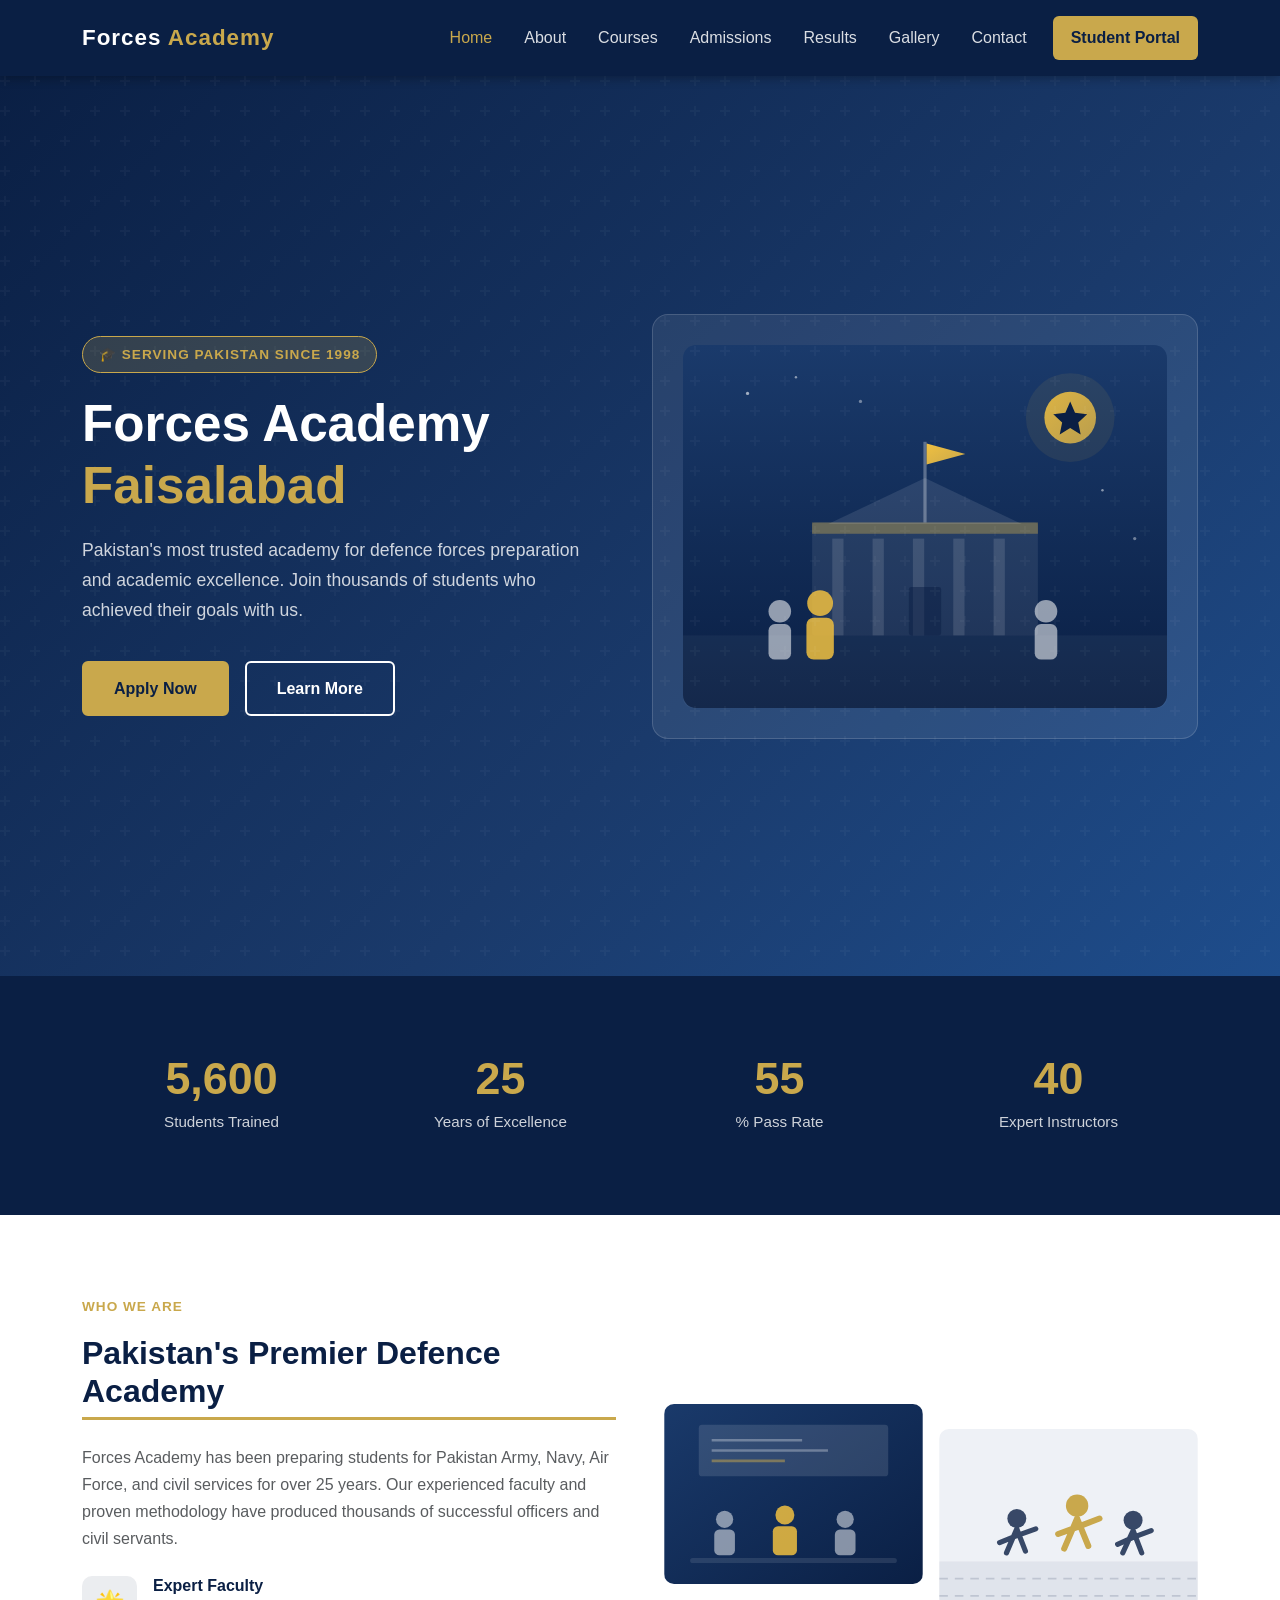
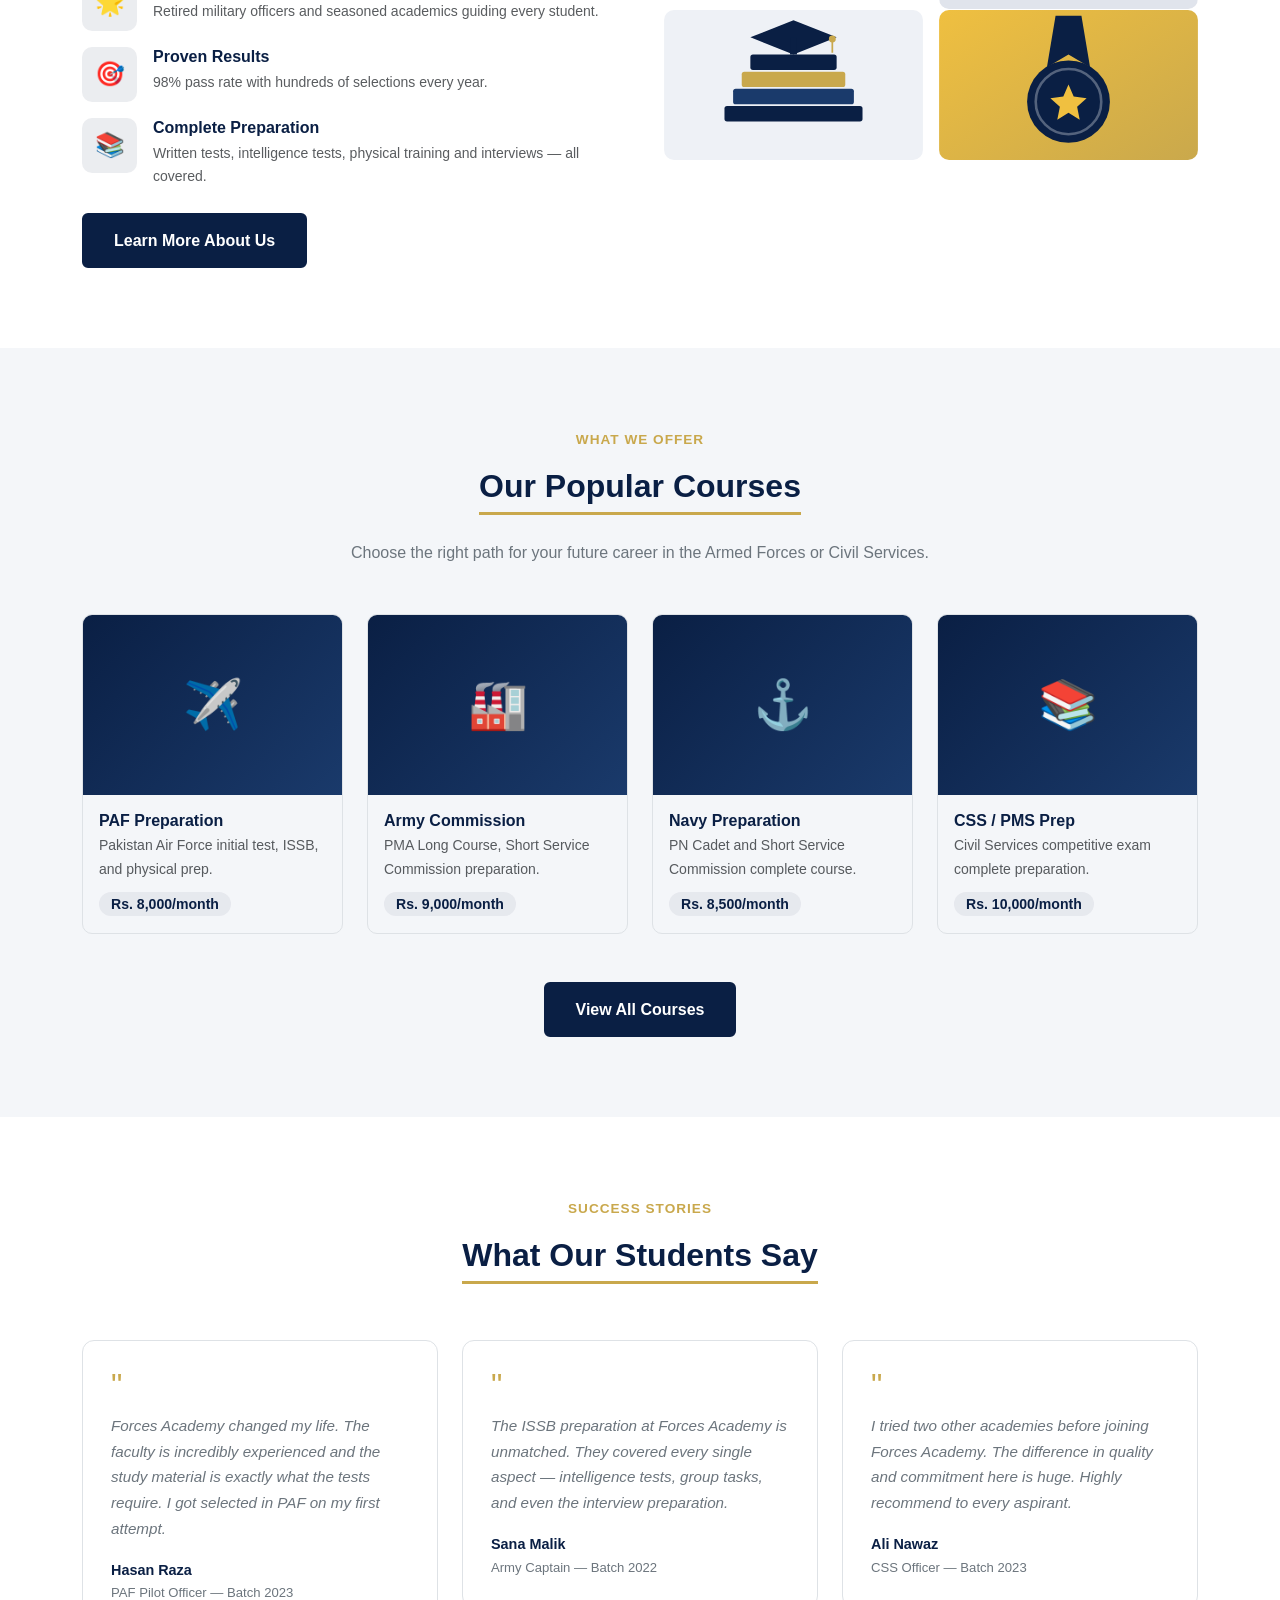
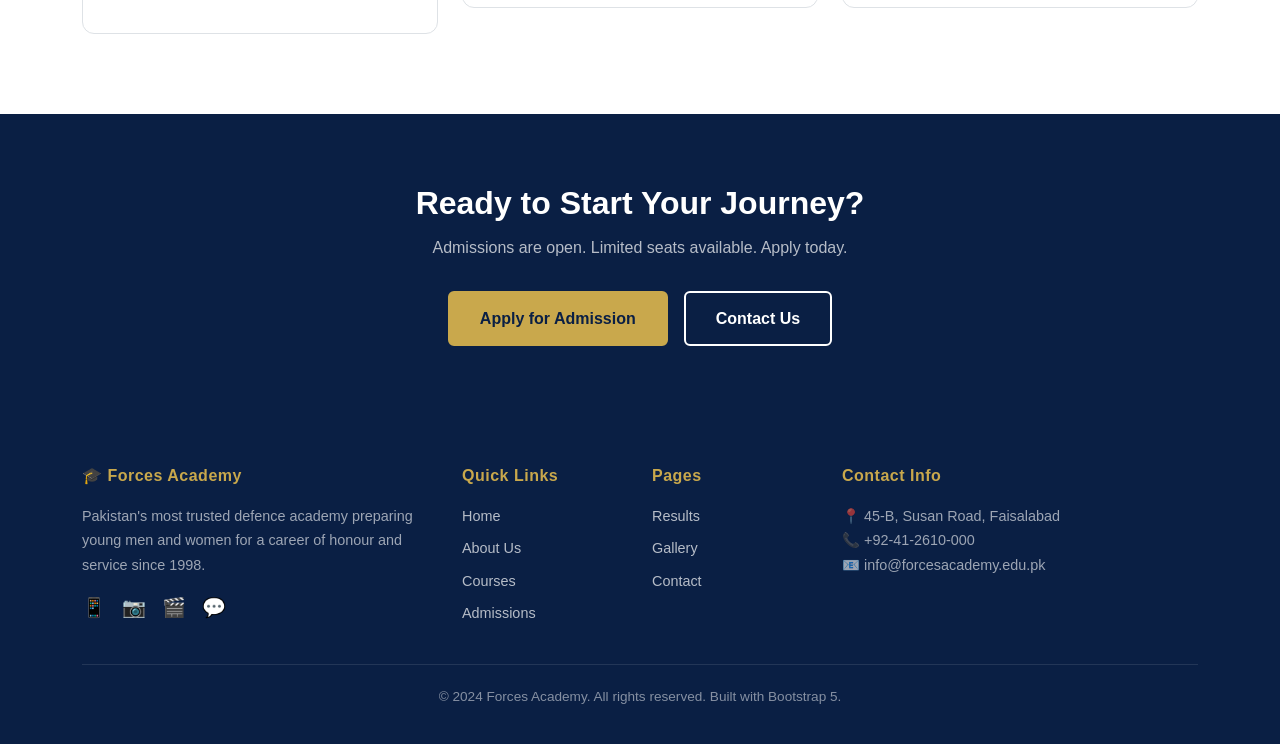
==== commit 2e79c241: "update index update reusable footer" ====
--- a/index.html
+++ b/index.html
@@ -279,11 +279,17 @@
     <div class="container">
       <div class="row g-4">
         <div class="col-lg-4">
-          <h5>Forces Academy</h5>
+          <h5><span aria-hidden="true">&#127891;</span> Forces Academy</h5>
           <p style="font-size:0.9rem; color:rgba(255,255,255,0.6); margin-bottom:15px;">
             Pakistan's most trusted defence academy preparing young men and women
             for a career of honour and service since 1998.
           </p>
+          <div class="d-flex gap-3">
+            <a href="#" style="color:var(--gold); font-size:1.2rem;" aria-label="Facebook">&#128241;</a>
+            <a href="#" style="color:var(--gold); font-size:1.2rem;" aria-label="Instagram">&#128247;</a>
+            <a href="#" style="color:var(--gold); font-size:1.2rem;" aria-label="YouTube">&#127916;</a>
+            <a href="#" style="color:var(--gold); font-size:1.2rem;" aria-label="WhatsApp">&#128172;</a>
+          </div>
         </div>
         <div class="col-6 col-lg-2">
           <h5>Quick Links</h5>
@@ -301,8 +307,8 @@
         <div class="col-lg-4">
           <h5>Contact Info</h5>
           <p style="font-size:0.9rem; color:rgba(255,255,255,0.6);">
-            &#128205; 45-B, Main Boulevard, Gulberg III, Lahore<br>
-            &#128222; +92-42-3571-0000<br>
+            &#128205; 45-B, Susan Road, Faisalabad<br>
+            &#128222; +92-41-2610-000<br>
             &#128231; info@forcesacademy.edu.pk
           </p>
         </div>
--- a/css/style.css
+++ b/css/style.css
@@ -97,6 +97,7 @@
 }
 
 .btn-portal {
+  display: inline-block;
   background-color: var(--gold);
   color: var(--navy) !important;
   font-weight: 700;
@@ -958,6 +959,12 @@
 }
 
 /* ---------- Responsive Tweaks ---------- */
+@media (max-width: 991px) {
+  .navbar-nav .btn-portal {
+    margin-top: 10px;
+  }
+}
+
 @media (max-width: 768px) {
   .hero-title {
     font-size: 2rem;
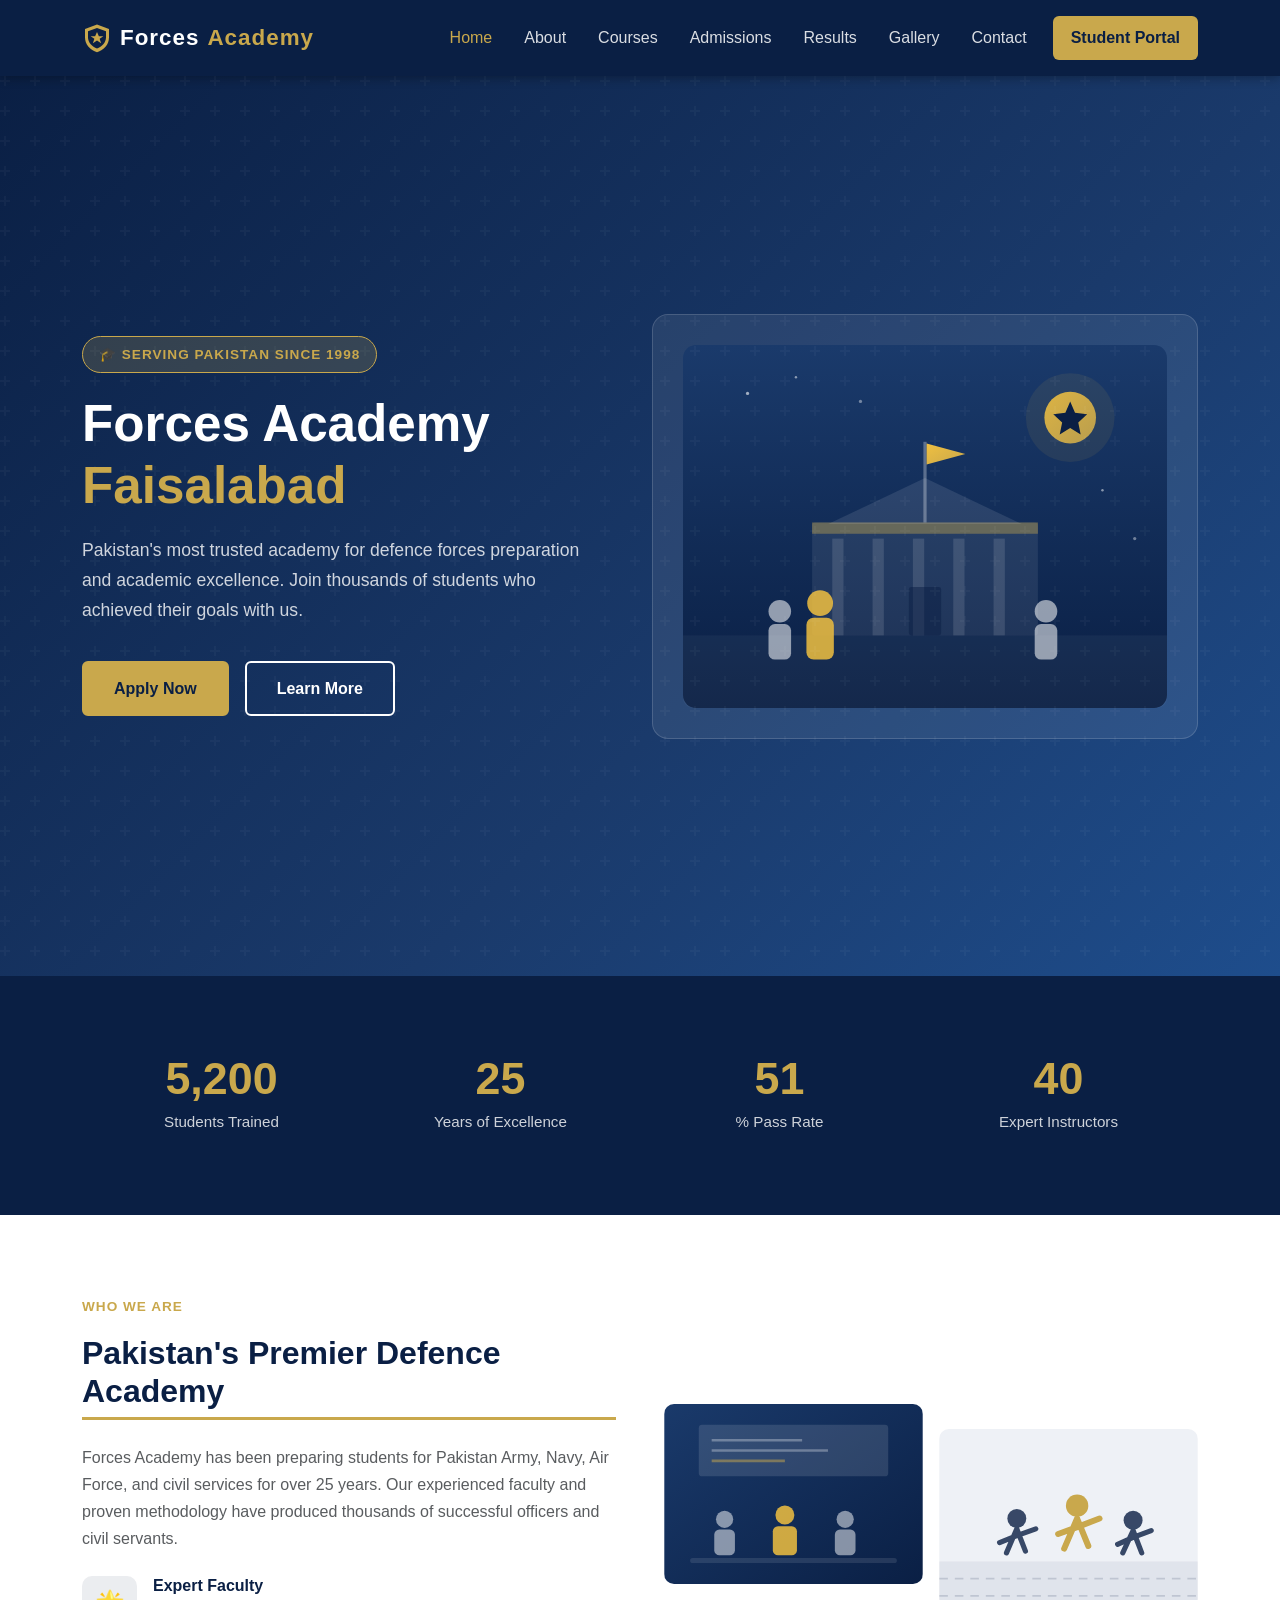
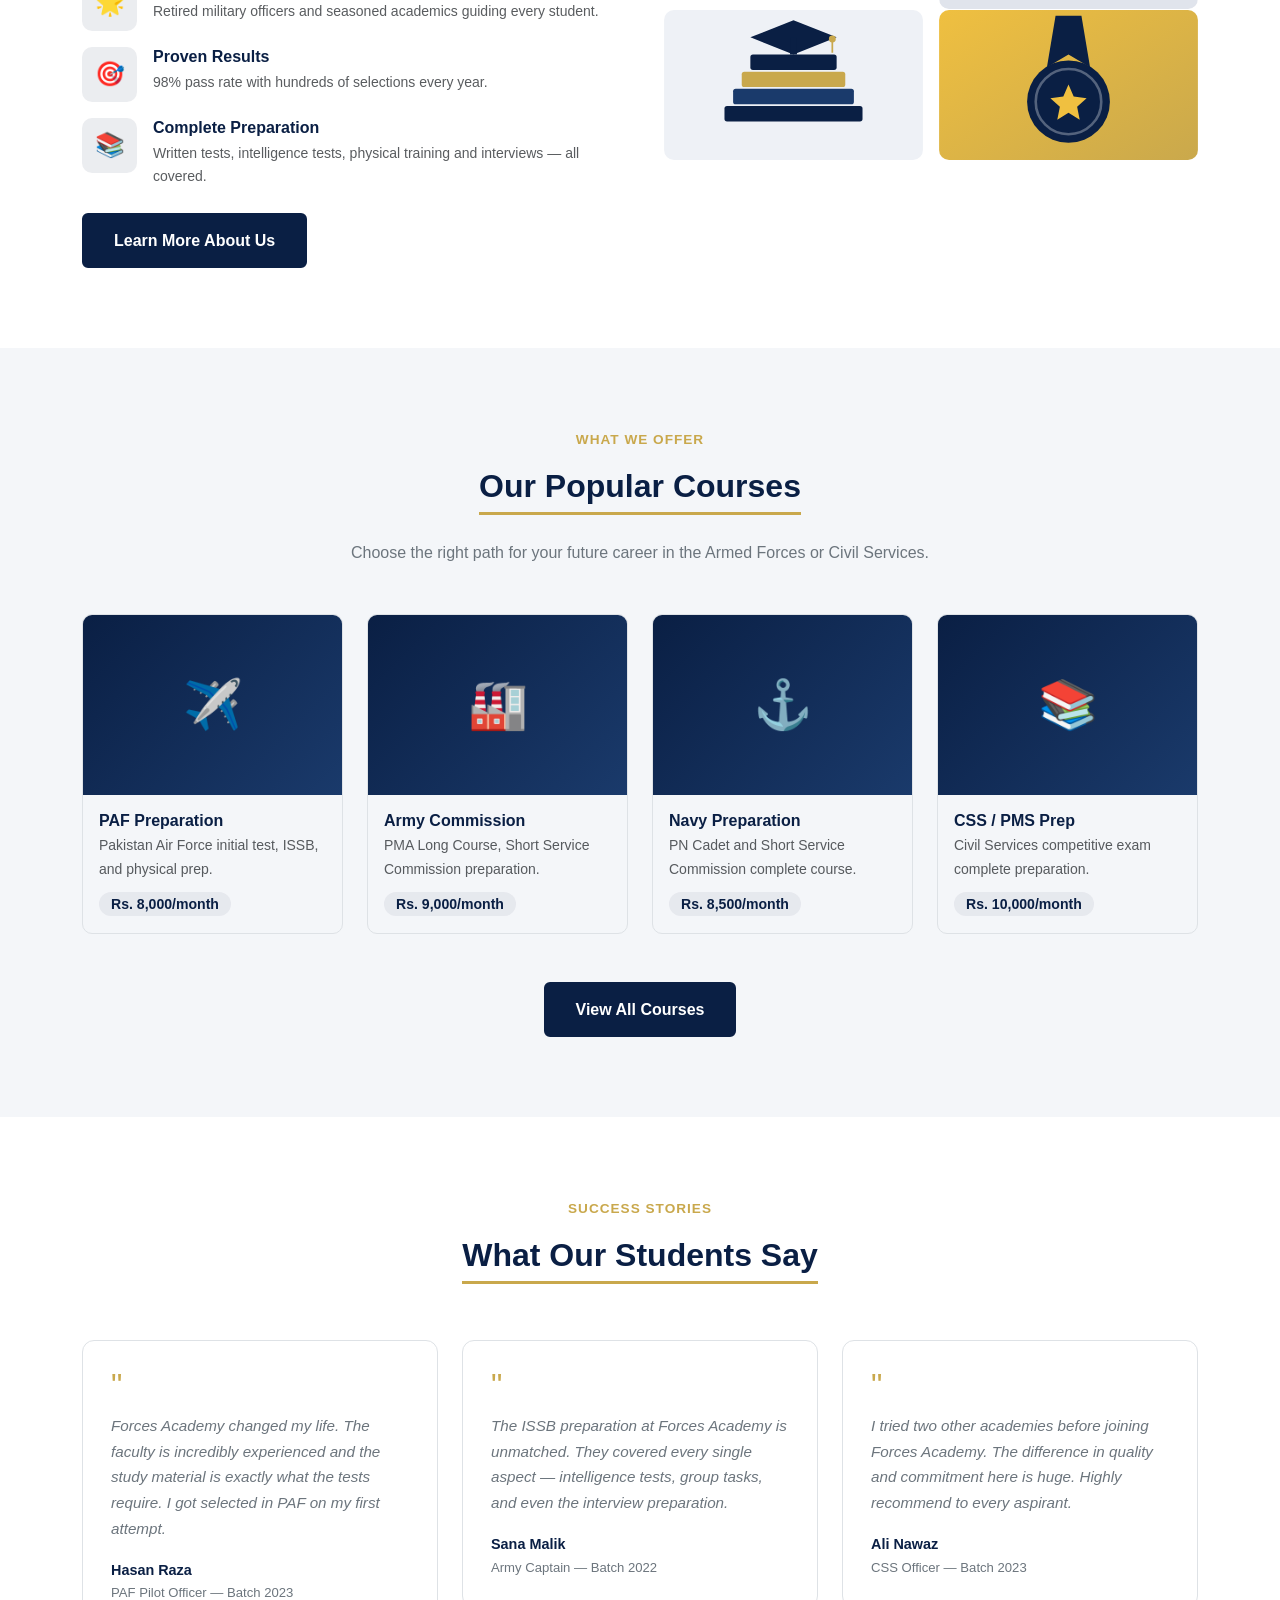
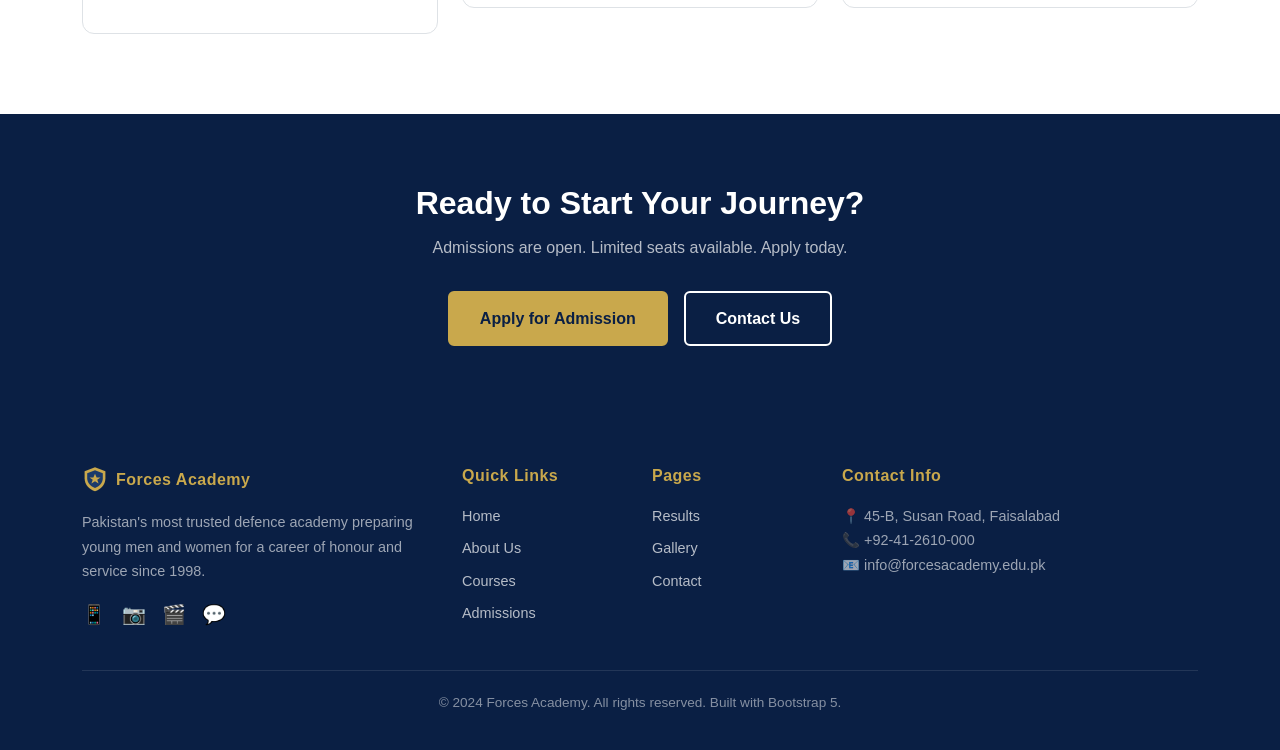
==== commit 4b497887: "update index page reusable footer" ====
--- a/index.html
+++ b/index.html
@@ -12,7 +12,13 @@
   <!-- ===== NAVBAR ===== -->
   <nav class="navbar navbar-expand-lg navbar-dark sticky-top">
     <div class="container">
-      <a class="navbar-brand" href="index.html">Forces <span>Academy</span></a>
+      <a class="navbar-brand d-flex align-items-center gap-2" href="index.html">
+        <svg width="30" height="30" viewBox="0 0 40 40" xmlns="http://www.w3.org/2000/svg" aria-hidden="true" focusable="false">
+          <path d="M20 2 L36 8 V19 C36 29 29 36 20 39 C11 36 4 29 4 19 V8 Z" fill="var(--gold)"/>
+          <path d="M20 6.5 L32 11 V19 C32 26.5 26.5 31.5 20 34 C13.5 31.5 8 26.5 8 19 V11 Z" fill="var(--navy)"/>
+          <path d="M20 12 L22.5 17.5 H28.5 L23.5 21 L25.5 27 L20 23.3 L14.5 27 L16.5 21 L11.5 17.5 H17.5 Z" fill="var(--gold)"/>
+        </svg>
+        Forces <span>Academy</span></a>
       <button class="navbar-toggler" type="button" data-bs-toggle="collapse" data-bs-target="#navbarMain"
         aria-controls="navbarMain" aria-expanded="false" aria-label="Toggle navigation">
         <span class="navbar-toggler-icon"></span>
@@ -279,7 +285,13 @@
     <div class="container">
       <div class="row g-4">
         <div class="col-lg-4">
-          <h5><span aria-hidden="true">&#127891;</span> Forces Academy</h5>
+          <h5 class="d-flex align-items-center gap-2">
+            <svg width="26" height="26" viewBox="0 0 40 40" xmlns="http://www.w3.org/2000/svg" aria-hidden="true" focusable="false">
+              <path d="M20 2 L36 8 V19 C36 29 29 36 20 39 C11 36 4 29 4 19 V8 Z" fill="var(--gold)"/>
+              <path d="M20 6.5 L32 11 V19 C32 26.5 26.5 31.5 20 34 C13.5 31.5 8 26.5 8 19 V11 Z" fill="var(--navy-light)"/>
+              <path d="M20 12 L22.5 17.5 H28.5 L23.5 21 L25.5 27 L20 23.3 L14.5 27 L16.5 21 L11.5 17.5 H17.5 Z" fill="var(--gold)"/>
+            </svg>
+            Forces Academy</h5>
           <p style="font-size:0.9rem; color:rgba(255,255,255,0.6); margin-bottom:15px;">
             Pakistan's most trusted defence academy preparing young men and women
             for a career of honour and service since 1998.
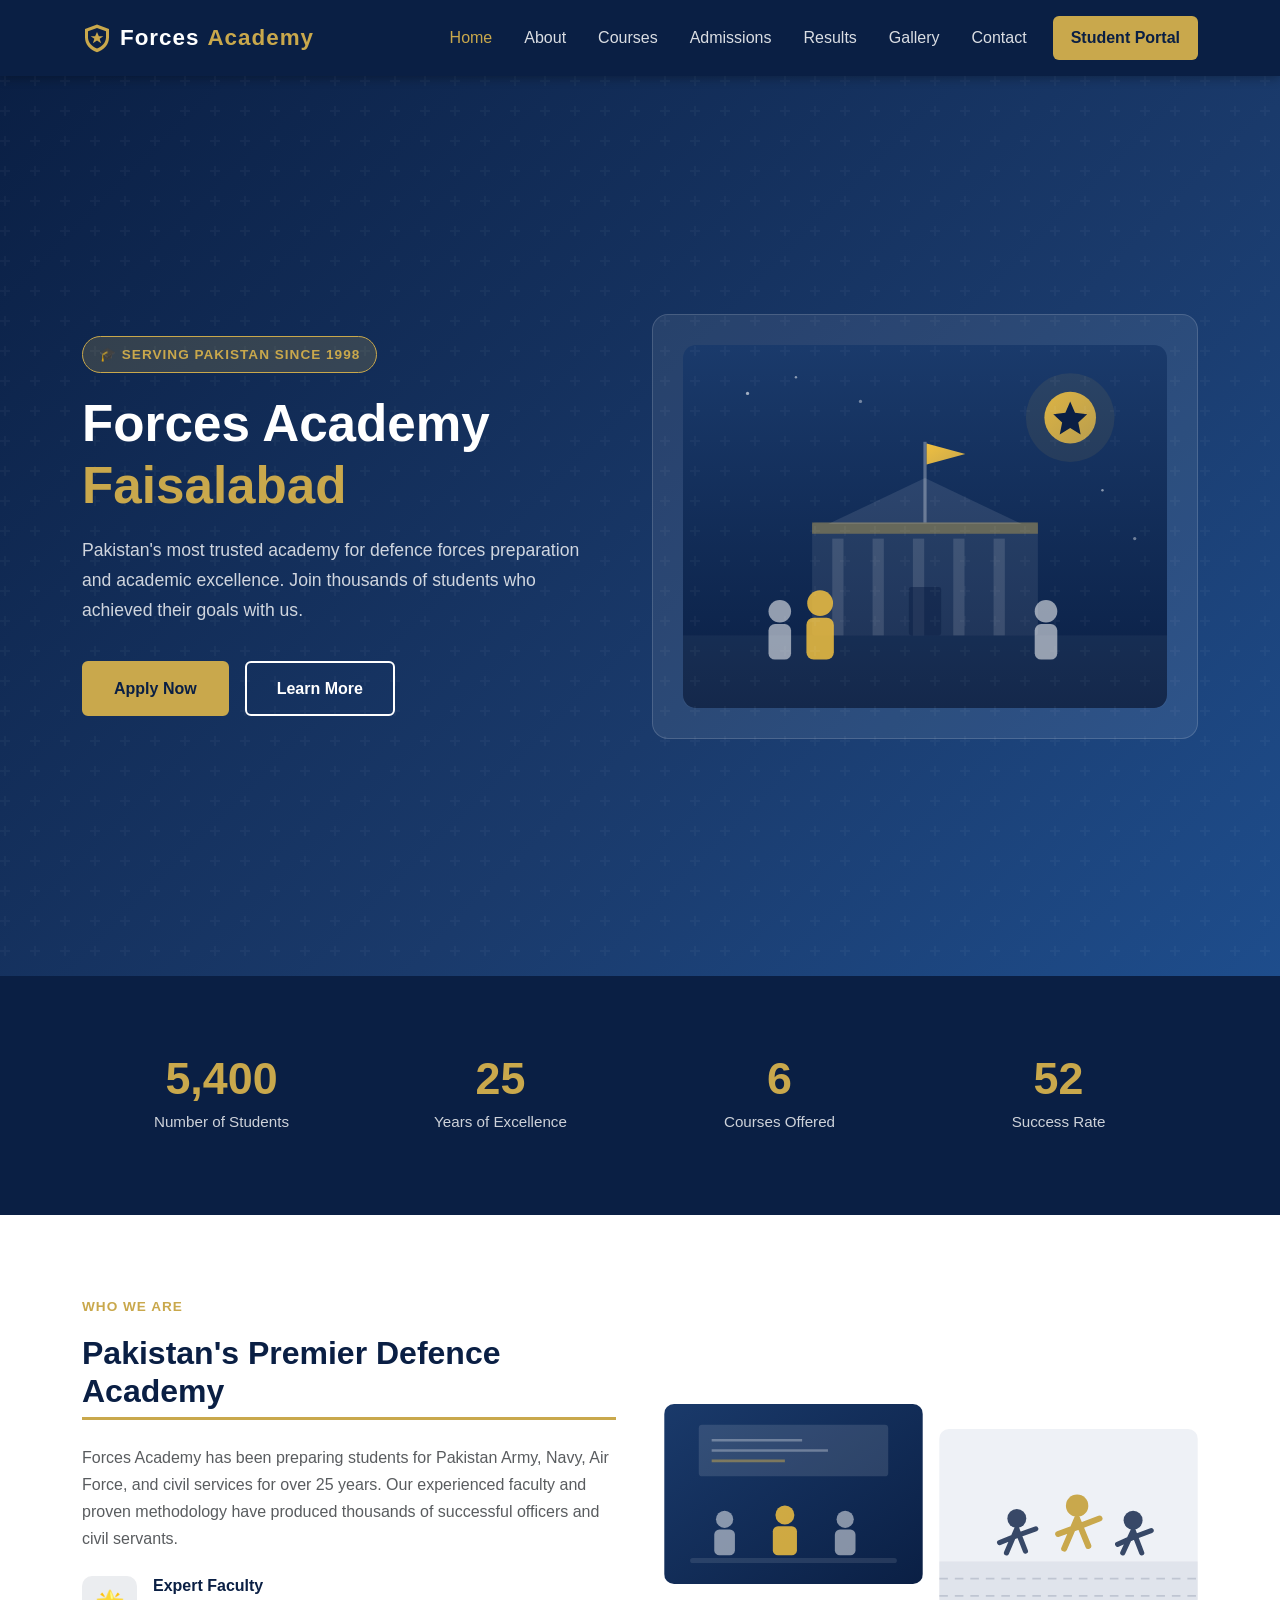
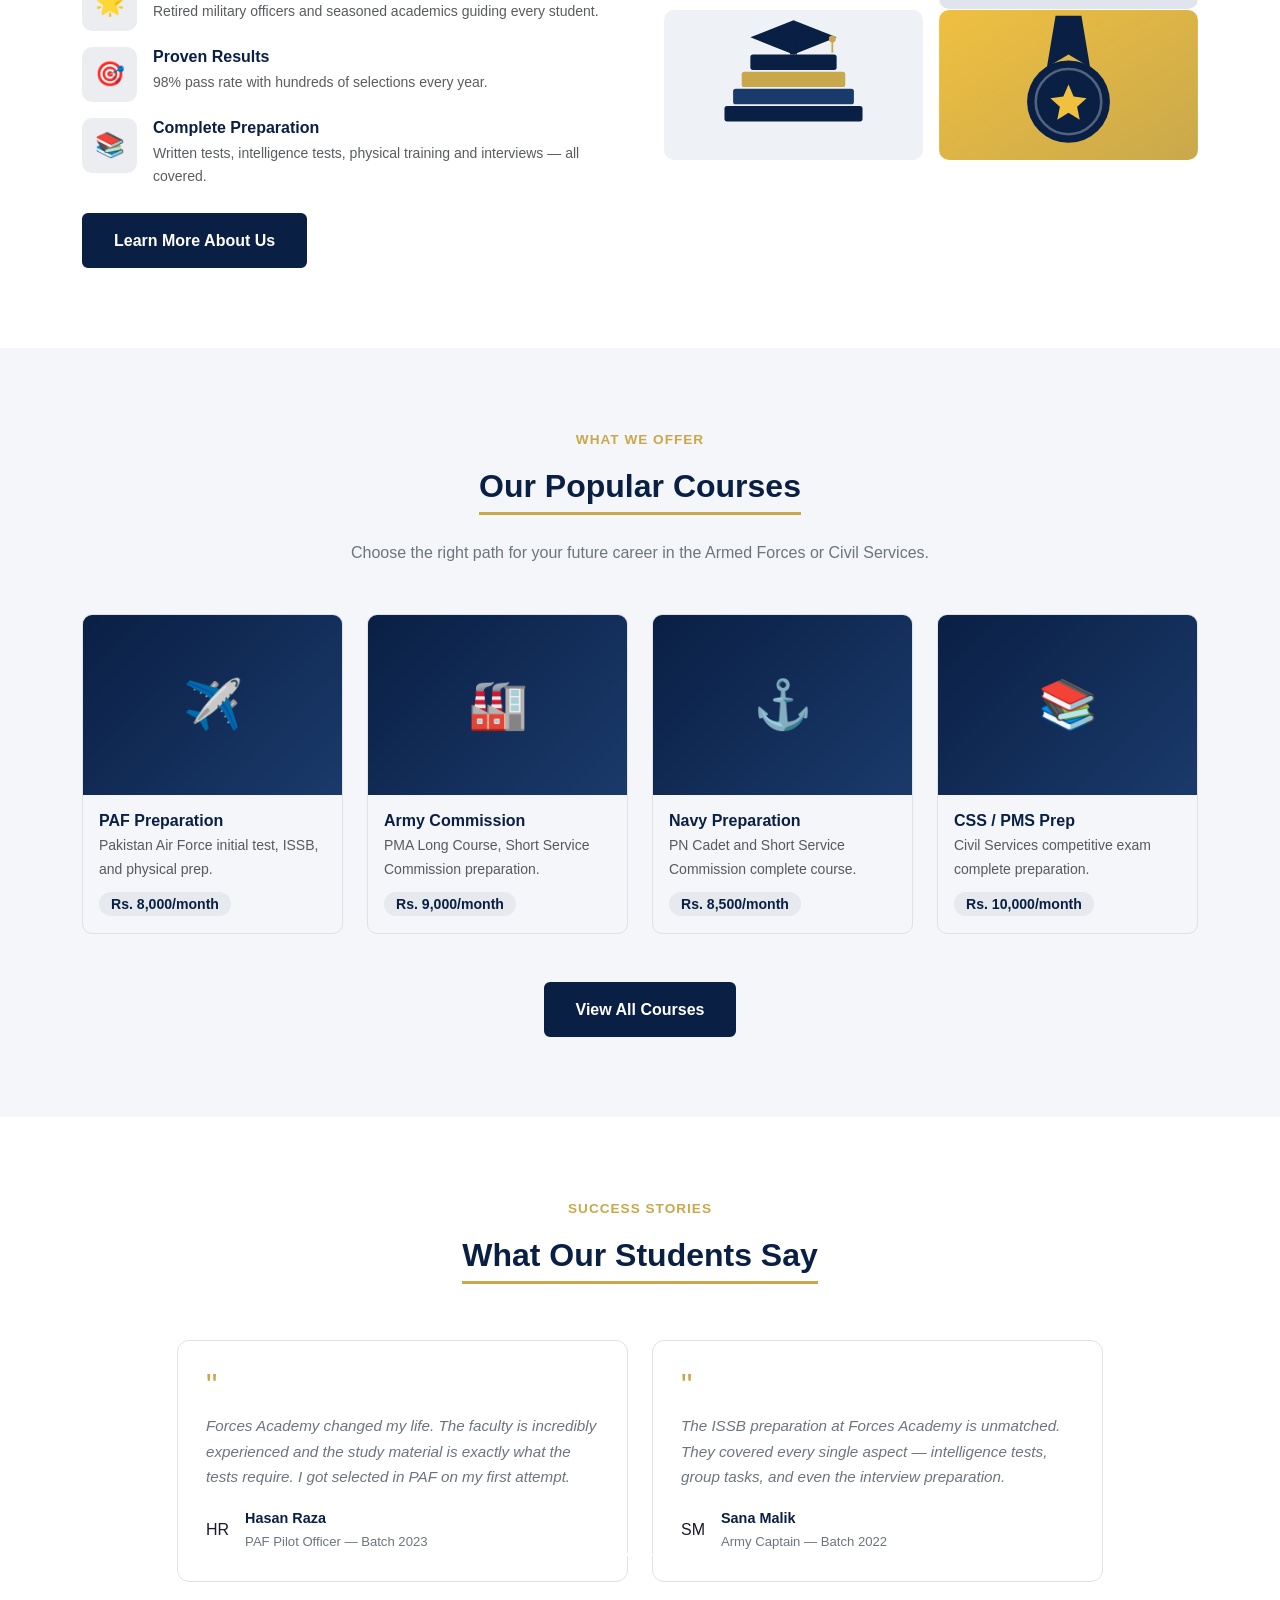
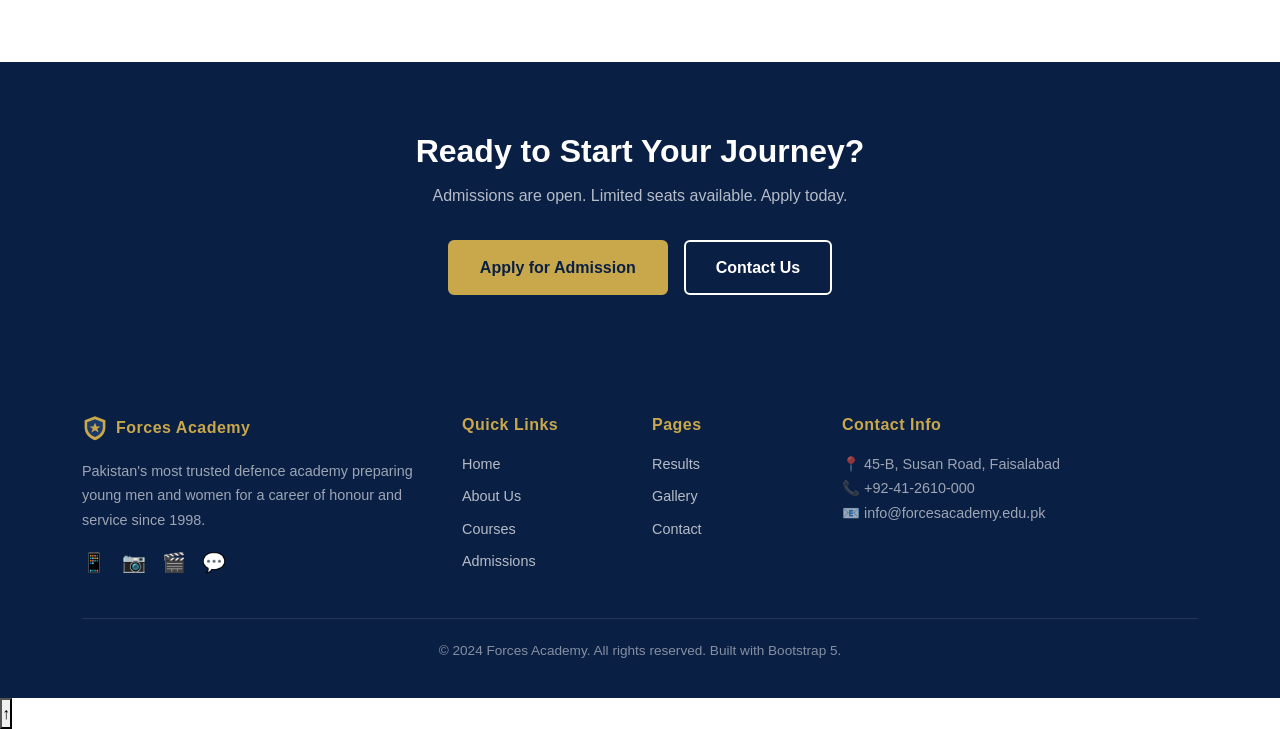
==== commit cf16aab4: "update home page with JavaScript interactivity and animation" ====
--- a/index.html
+++ b/index.html
@@ -14,9 +14,9 @@
     <div class="container">
       <a class="navbar-brand d-flex align-items-center gap-2" href="index.html">
         <svg width="30" height="30" viewBox="0 0 40 40" xmlns="http://www.w3.org/2000/svg" aria-hidden="true" focusable="false">
-          <path d="M20 2 L36 8 V19 C36 29 29 36 20 39 C11 36 4 29 4 19 V8 Z" fill="var(--gold)"/>
-          <path d="M20 6.5 L32 11 V19 C32 26.5 26.5 31.5 20 34 C13.5 31.5 8 26.5 8 19 V11 Z" fill="var(--navy)"/>
-          <path d="M20 12 L22.5 17.5 H28.5 L23.5 21 L25.5 27 L20 23.3 L14.5 27 L16.5 21 L11.5 17.5 H17.5 Z" fill="var(--gold)"/>
+          <path d="M20 2 L36 8 V19 C36 29 29 36 20 39 C11 36 4 29 4 19 V8 Z" fill="#c9a84c"/>
+          <path d="M20 6.5 L32 11 V19 C32 26.5 26.5 31.5 20 34 C13.5 31.5 8 26.5 8 19 V11 Z" fill="#0a1f44"/>
+          <path d="M20 12 L22.5 17.5 H28.5 L23.5 21 L25.5 27 L20 23.3 L14.5 27 L16.5 21 L11.5 17.5 H17.5 Z" fill="#c9a84c"/>
         </svg>
         Forces <span>Academy</span></a>
       <button class="navbar-toggler" type="button" data-bs-toggle="collapse" data-bs-target="#navbarMain"
@@ -73,26 +73,26 @@
       <div class="row g-0">
         <div class="col-6 col-md-3">
           <div class="stat-item">
-            <span class="stat-number counter-num" data-target="12500">0</span>
-            <span class="stat-label">Students Trained</span>
+            <span class="stat-number counter-num" data-target="12500" data-suffix="+">0</span>
+            <span class="stat-label">Number of Students</span>
           </div>
         </div>
         <div class="col-6 col-md-3">
           <div class="stat-item">
-            <span class="stat-number counter-num" data-target="25">0</span>
+            <span class="stat-number counter-num" data-target="25" data-suffix="+">0</span>
             <span class="stat-label">Years of Excellence</span>
           </div>
         </div>
         <div class="col-6 col-md-3">
           <div class="stat-item">
-            <span class="stat-number counter-num" data-target="98">0</span>
-            <span class="stat-label">% Pass Rate</span>
+            <span class="stat-number counter-num" data-target="6">0</span>
+            <span class="stat-label">Courses Offered</span>
           </div>
         </div>
         <div class="col-6 col-md-3">
           <div class="stat-item">
-            <span class="stat-number counter-num" data-target="40">0</span>
-            <span class="stat-label">Expert Instructors</span>
+            <span class="stat-number counter-num" data-target="98" data-suffix="%">0</span>
+            <span class="stat-label">Success Rate</span>
           </div>
         </div>
       </div>
@@ -222,46 +222,103 @@
         <p class="text-uppercase fw-bold" style="color:var(--gold); letter-spacing:1px; font-size:0.85rem;">Success Stories</p>
         <h2 class="section-title gold-underline">What Our Students Say</h2>
       </div>
-      <div class="row g-4">
-        <div class="col-md-4">
-          <div class="testimonial-card">
-            <div class="testimonial-quote">"</div>
-            <p class="testimonial-text">
-              Forces Academy changed my life. The faculty is incredibly experienced and
-              the study material is exactly what the tests require. I got selected in PAF on my first attempt.
-            </p>
-            <div>
-              <div class="testimonial-author">Hasan Raza</div>
-              <div class="testimonial-role">PAF Pilot Officer — Batch 2023</div>
-            </div>
-          </div>
-        </div>
-        <div class="col-md-4">
-          <div class="testimonial-card">
-            <div class="testimonial-quote">"</div>
-            <p class="testimonial-text">
-              The ISSB preparation at Forces Academy is unmatched. They covered every single
-              aspect — intelligence tests, group tasks, and even the interview preparation.
-            </p>
-            <div>
-              <div class="testimonial-author">Sana Malik</div>
-              <div class="testimonial-role">Army Captain — Batch 2022</div>
-            </div>
-          </div>
-        </div>
-        <div class="col-md-4">
-          <div class="testimonial-card">
-            <div class="testimonial-quote">"</div>
-            <p class="testimonial-text">
-              I tried two other academies before joining Forces Academy. The difference in
-              quality and commitment here is huge. Highly recommend to every aspirant.
-            </p>
-            <div>
-              <div class="testimonial-author">Ali Nawaz</div>
-              <div class="testimonial-role">CSS Officer — Batch 2023</div>
-            </div>
-          </div>
-        </div>
+      <div id="testimonialCarousel" class="carousel slide testimonial-carousel" data-bs-ride="carousel" data-bs-interval="4000">
+
+        <!-- Indicators -->
+        <div class="carousel-indicators">
+          <button type="button" data-bs-target="#testimonialCarousel" data-bs-slide-to="0" class="active" aria-current="true" aria-label="Slide 1"></button>
+          <button type="button" data-bs-target="#testimonialCarousel" data-bs-slide-to="1" aria-label="Slide 2"></button>
+        </div>
+
+        <div class="carousel-inner">
+
+          <!-- Slide 1: testimonials 1-2 -->
+          <div class="carousel-item active">
+            <div class="row g-4 justify-content-center">
+              <div class="col-md-6 col-lg-5">
+                <div class="testimonial-card">
+                  <div class="testimonial-quote">"</div>
+                  <p class="testimonial-text">
+                    Forces Academy changed my life. The faculty is incredibly experienced and
+                    the study material is exactly what the tests require. I got selected in PAF on my first attempt.
+                  </p>
+                  <div class="d-flex align-items-center gap-3">
+                    <div class="testimonial-avatar">HR</div>
+                    <div>
+                      <div class="testimonial-author">Hasan Raza</div>
+                      <div class="testimonial-role">PAF Pilot Officer — Batch 2023</div>
+                    </div>
+                  </div>
+                </div>
+              </div>
+              <div class="col-md-6 col-lg-5">
+                <div class="testimonial-card">
+                  <div class="testimonial-quote">"</div>
+                  <p class="testimonial-text">
+                    The ISSB preparation at Forces Academy is unmatched. They covered every single
+                    aspect — intelligence tests, group tasks, and even the interview preparation.
+                  </p>
+                  <div class="d-flex align-items-center gap-3">
+                    <div class="testimonial-avatar">SM</div>
+                    <div>
+                      <div class="testimonial-author">Sana Malik</div>
+                      <div class="testimonial-role">Army Captain — Batch 2022</div>
+                    </div>
+                  </div>
+                </div>
+              </div>
+            </div>
+          </div>
+
+          <!-- Slide 2: testimonials 3-4 -->
+          <div class="carousel-item">
+            <div class="row g-4 justify-content-center">
+              <div class="col-md-6 col-lg-5">
+                <div class="testimonial-card">
+                  <div class="testimonial-quote">"</div>
+                  <p class="testimonial-text">
+                    I tried two other academies before joining Forces Academy. The difference in
+                    quality and commitment here is huge. Highly recommend to every aspirant.
+                  </p>
+                  <div class="d-flex align-items-center gap-3">
+                    <div class="testimonial-avatar">AN</div>
+                    <div>
+                      <div class="testimonial-author">Ali Nawaz</div>
+                      <div class="testimonial-role">CSS Officer — Batch 2023</div>
+                    </div>
+                  </div>
+                </div>
+              </div>
+              <div class="col-md-6 col-lg-5">
+                <div class="testimonial-card">
+                  <div class="testimonial-quote">"</div>
+                  <p class="testimonial-text">
+                    Small batch sizes meant every student got personal attention. My weak
+                    areas in intelligence tests were fixed within weeks thanks to the mock sessions.
+                  </p>
+                  <div class="d-flex align-items-center gap-3">
+                    <div class="testimonial-avatar">FZ</div>
+                    <div>
+                      <div class="testimonial-author">Fatima Zahra</div>
+                      <div class="testimonial-role">Navy Cadet — Batch 2024</div>
+                    </div>
+                  </div>
+                </div>
+              </div>
+            </div>
+          </div>
+
+        </div>
+
+        <!-- Manual controls -->
+        <button class="carousel-control-prev" type="button" data-bs-target="#testimonialCarousel" data-bs-slide="prev">
+          <span class="carousel-control-prev-icon" aria-hidden="true"></span>
+          <span class="visually-hidden">Previous</span>
+        </button>
+        <button class="carousel-control-next" type="button" data-bs-target="#testimonialCarousel" data-bs-slide="next">
+          <span class="carousel-control-next-icon" aria-hidden="true"></span>
+          <span class="visually-hidden">Next</span>
+        </button>
       </div>
     </div>
   </section>
@@ -287,9 +344,9 @@
         <div class="col-lg-4">
           <h5 class="d-flex align-items-center gap-2">
             <svg width="26" height="26" viewBox="0 0 40 40" xmlns="http://www.w3.org/2000/svg" aria-hidden="true" focusable="false">
-              <path d="M20 2 L36 8 V19 C36 29 29 36 20 39 C11 36 4 29 4 19 V8 Z" fill="var(--gold)"/>
-              <path d="M20 6.5 L32 11 V19 C32 26.5 26.5 31.5 20 34 C13.5 31.5 8 26.5 8 19 V11 Z" fill="var(--navy-light)"/>
-              <path d="M20 12 L22.5 17.5 H28.5 L23.5 21 L25.5 27 L20 23.3 L14.5 27 L16.5 21 L11.5 17.5 H17.5 Z" fill="var(--gold)"/>
+              <path d="M20 2 L36 8 V19 C36 29 29 36 20 39 C11 36 4 29 4 19 V8 Z" fill="#c9a84c"/>
+              <path d="M20 6.5 L32 11 V19 C32 26.5 26.5 31.5 20 34 C13.5 31.5 8 26.5 8 19 V11 Z" fill="#1a3a6b"/>
+              <path d="M20 12 L22.5 17.5 H28.5 L23.5 21 L25.5 27 L20 23.3 L14.5 27 L16.5 21 L11.5 17.5 H17.5 Z" fill="#c9a84c"/>
             </svg>
             Forces Academy</h5>
           <p style="font-size:0.9rem; color:rgba(255,255,255,0.6); margin-bottom:15px;">
@@ -331,6 +388,9 @@
     </div>
   </footer>
 
+  <!-- ===== BACK TO TOP BUTTON ===== -->
+  <button id="backToTopBtn" class="back-to-top" aria-label="Back to top" title="Back to top">&#8593;</button>
+
   <script src="https://cdn.jsdelivr.net/npm/bootstrap@5.3.0/dist/js/bootstrap.bundle.min.js"></script>
   <script src="js/main.js"></script>
 </body>
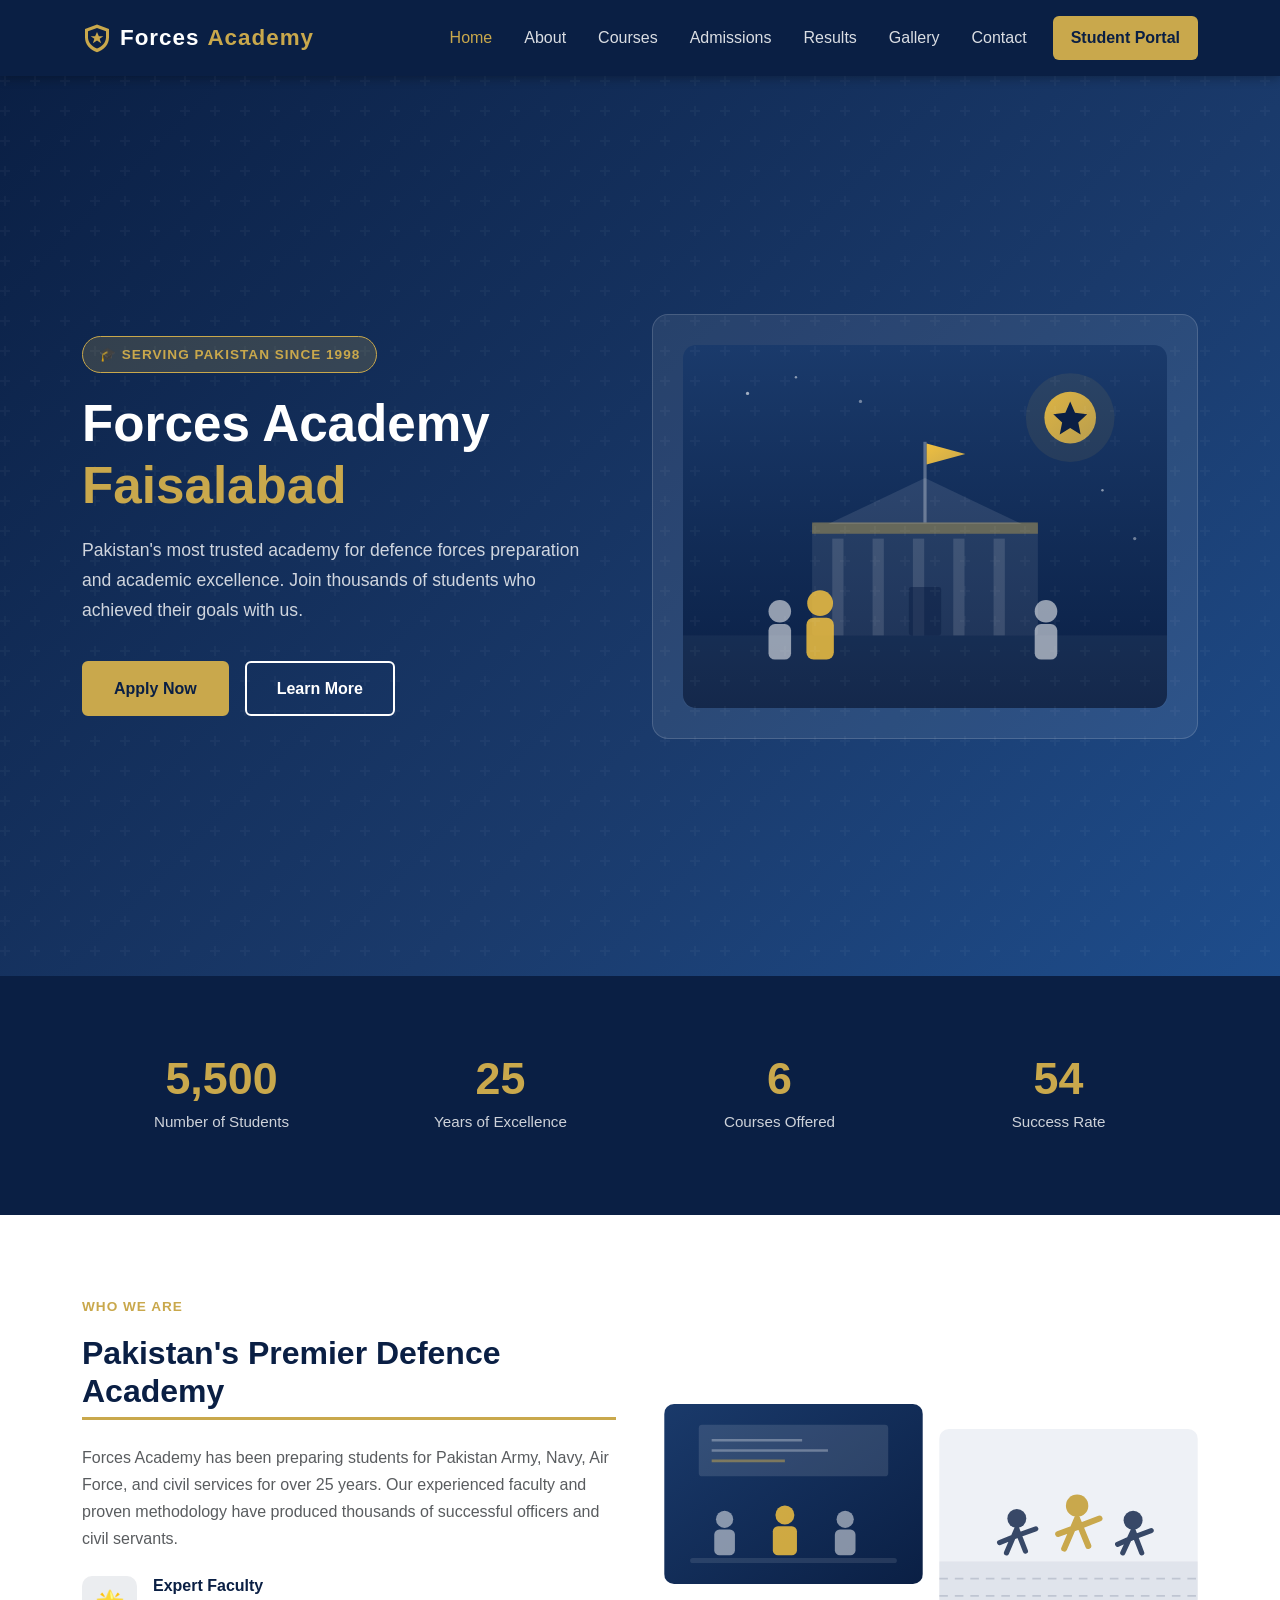
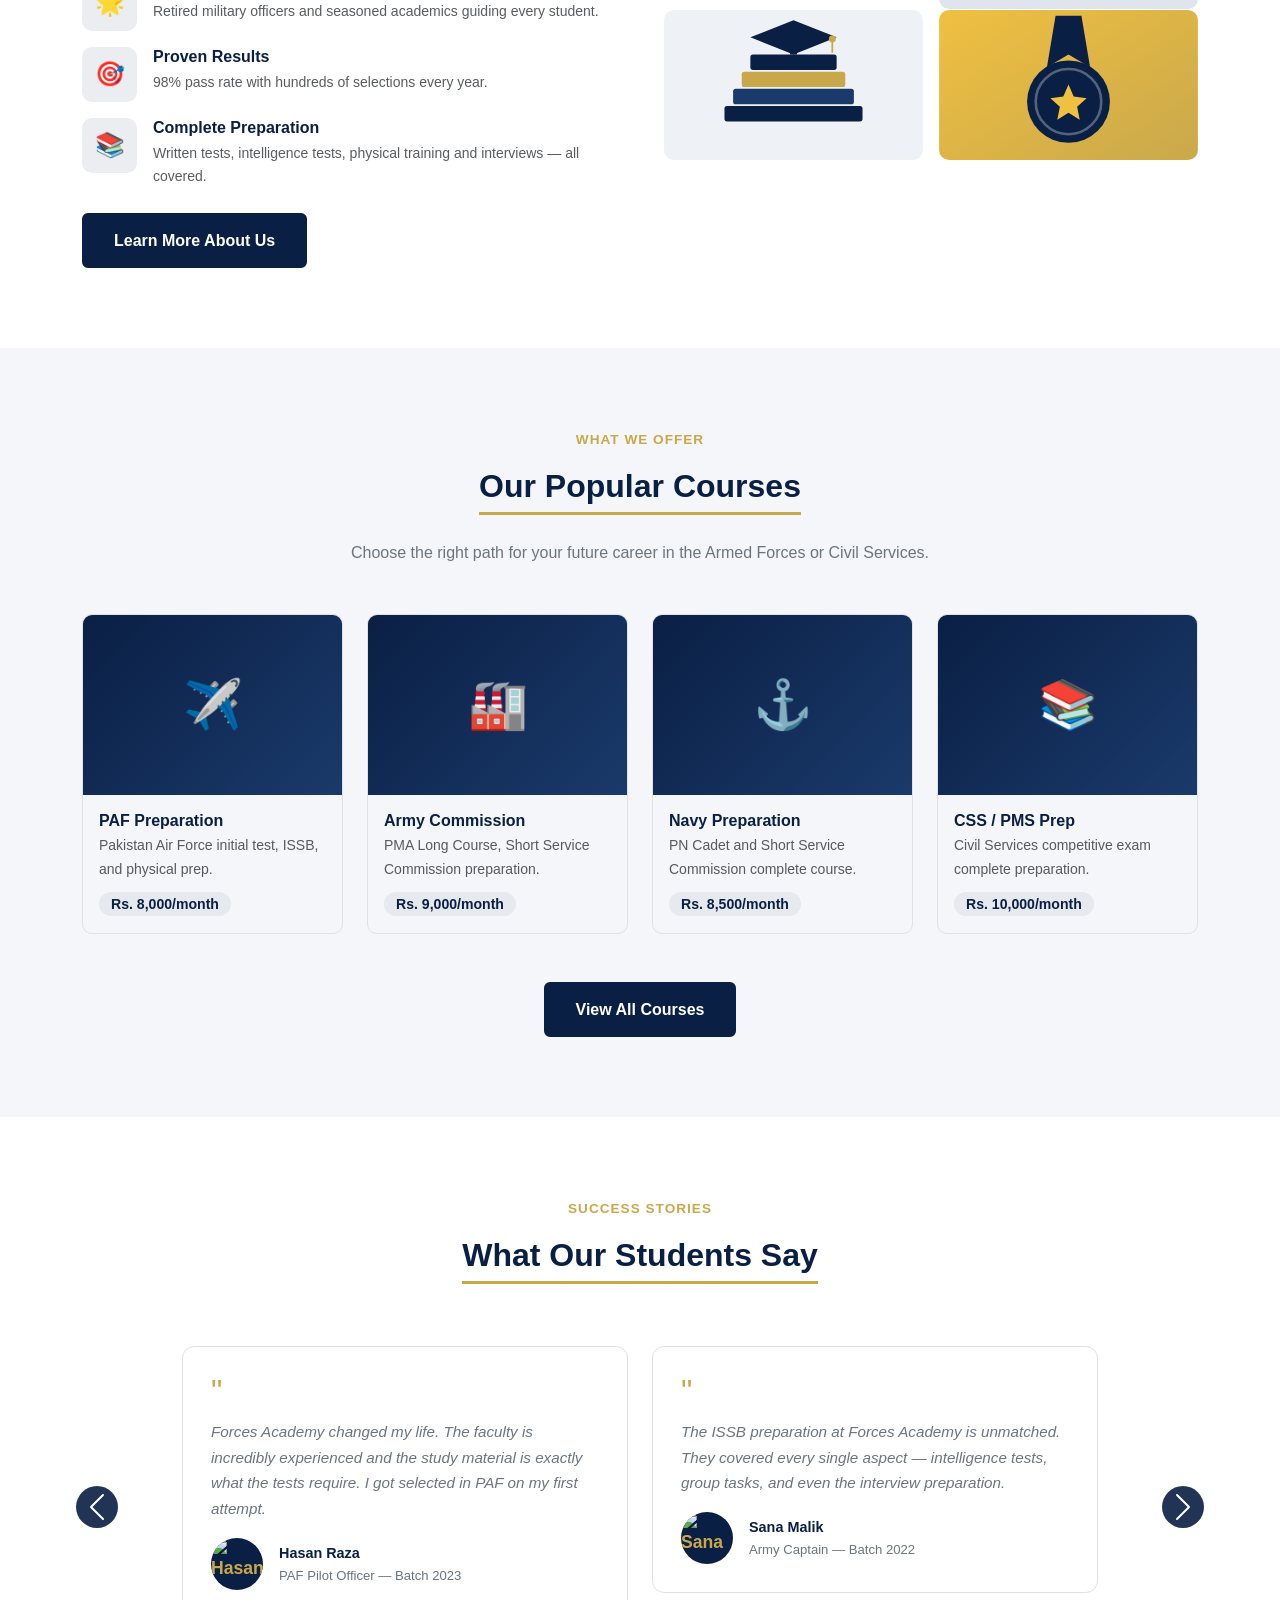
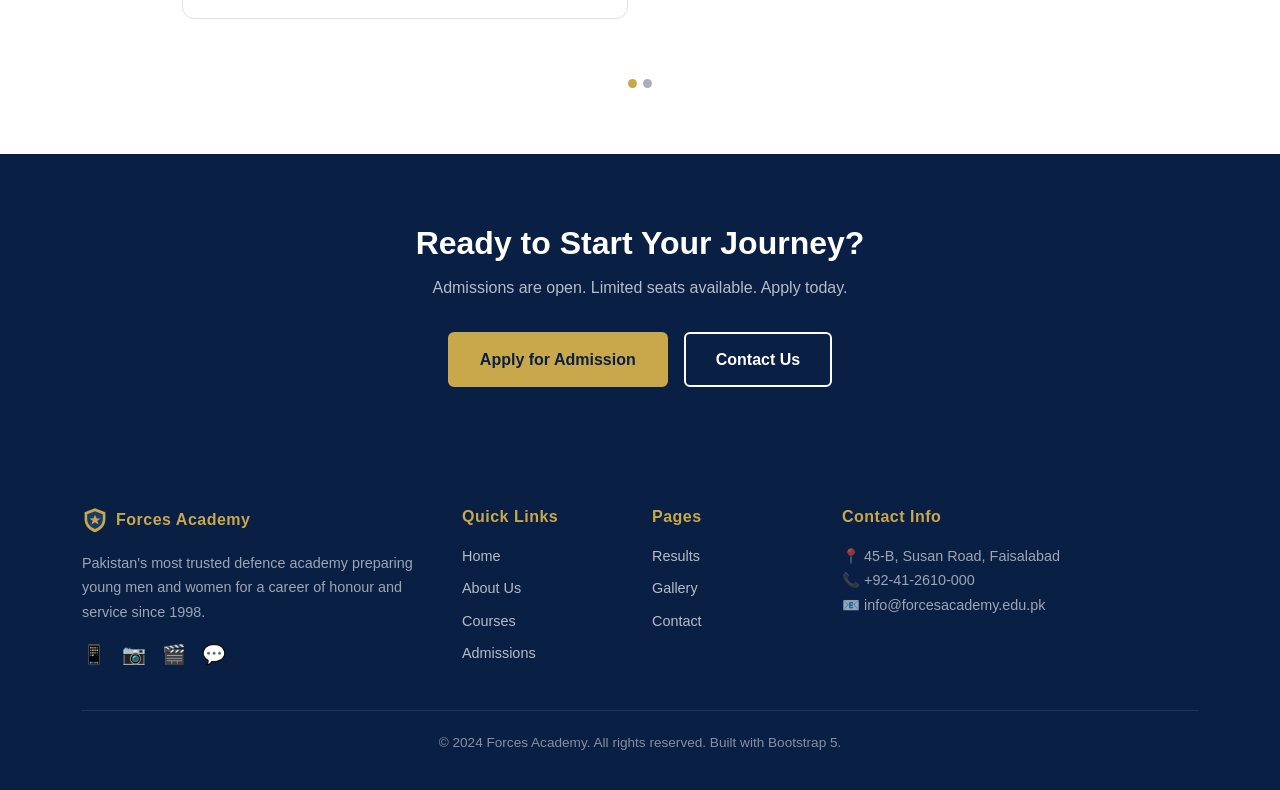
==== commit e3b632ef: "update home page  with JavaScript interactivity and animation" ====
--- a/index.html
+++ b/index.html
@@ -243,7 +243,7 @@
                     the study material is exactly what the tests require. I got selected in PAF on my first attempt.
                   </p>
                   <div class="d-flex align-items-center gap-3">
-                    <div class="testimonial-avatar">HR</div>
+                    <img src="images/avatars/avatar-male-1.svg" alt="Hasan Raza" class="testimonial-avatar">
                     <div>
                       <div class="testimonial-author">Hasan Raza</div>
                       <div class="testimonial-role">PAF Pilot Officer — Batch 2023</div>
@@ -259,7 +259,7 @@
                     aspect — intelligence tests, group tasks, and even the interview preparation.
                   </p>
                   <div class="d-flex align-items-center gap-3">
-                    <div class="testimonial-avatar">SM</div>
+                    <img src="images/avatars/avatar-female-1.svg" alt="Sana Malik" class="testimonial-avatar">
                     <div>
                       <div class="testimonial-author">Sana Malik</div>
                       <div class="testimonial-role">Army Captain — Batch 2022</div>
@@ -281,7 +281,7 @@
                     quality and commitment here is huge. Highly recommend to every aspirant.
                   </p>
                   <div class="d-flex align-items-center gap-3">
-                    <div class="testimonial-avatar">AN</div>
+                    <img src="images/avatars/avatar-male-2.svg" alt="Ali Nawaz" class="testimonial-avatar">
                     <div>
                       <div class="testimonial-author">Ali Nawaz</div>
                       <div class="testimonial-role">CSS Officer — Batch 2023</div>
@@ -297,7 +297,7 @@
                     areas in intelligence tests were fixed within weeks thanks to the mock sessions.
                   </p>
                   <div class="d-flex align-items-center gap-3">
-                    <div class="testimonial-avatar">FZ</div>
+                    <img src="images/avatars/avatar-female-2.svg" alt="Fatima Zahra" class="testimonial-avatar">
                     <div>
                       <div class="testimonial-author">Fatima Zahra</div>
                       <div class="testimonial-role">Navy Cadet — Batch 2024</div>
--- a/css/style.css
+++ b/css/style.css
@@ -25,6 +25,11 @@
   box-sizing: border-box;
 }
 
+/* Week 4: smooth scroll for on-page nav / anchor links */
+html {
+  scroll-behavior: smooth;
+}
+
 body {
   font-family: 'Segoe UI', Tahoma, Geneva, Verdana, sans-serif;
   color: var(--text-dark);
@@ -258,6 +263,41 @@
   color: rgba(255, 255, 255, 0.8);
   margin-top: 8px;
   display: block;
+}
+
+/* ---------- Back To Top Button (Week 4) ---------- */
+.back-to-top {
+  position: fixed;
+  right: 24px;
+  bottom: 24px;
+  width: 46px;
+  height: 46px;
+  border-radius: 50%;
+  background: var(--gold);
+  color: var(--navy);
+  border: none;
+  display: flex;
+  align-items: center;
+  justify-content: center;
+  font-size: 1.2rem;
+  cursor: pointer;
+  box-shadow: 0 4px 14px rgba(10, 31, 68, 0.3);
+  opacity: 0;
+  visibility: hidden;
+  transform: translateY(15px);
+  transition: var(--transition);
+  z-index: 999;
+}
+
+.back-to-top.show {
+  opacity: 1;
+  visibility: visible;
+  transform: translateY(0);
+}
+
+.back-to-top:hover {
+  background: var(--gold-light);
+  color: var(--navy);
 }
 
 /* ---------- Footer ---------- */
@@ -452,6 +492,77 @@
 .testimonial-role {
   color: var(--text-muted);
   font-size: 0.82rem;
+}
+
+/* ---------- Home: Testimonials Carousel ---------- */
+.testimonial-avatar {
+  width: 52px;
+  height: 52px;
+  border-radius: 50%;
+  background: var(--navy);
+  color: var(--gold);
+  display: flex;
+  align-items: center;
+  justify-content: center;
+  font-weight: 800;
+  font-size: 1.1rem;
+  flex-shrink: 0;
+}
+
+.testimonial-carousel {
+  padding-bottom: 45px;
+}
+
+.testimonial-carousel .carousel-inner {
+  padding: 6px 6px 10px;
+}
+
+.testimonial-carousel .carousel-control-prev,
+.testimonial-carousel .carousel-control-next {
+  width: 42px;
+  height: 42px;
+  top: 50%;
+  transform: translateY(-50%);
+  background: var(--navy);
+  border-radius: 50%;
+  opacity: 0.9;
+}
+
+.testimonial-carousel .carousel-control-prev {
+  left: -6px;
+}
+
+.testimonial-carousel .carousel-control-next {
+  right: -6px;
+}
+
+.testimonial-carousel .carousel-control-prev:hover,
+.testimonial-carousel .carousel-control-next:hover {
+  background: var(--gold);
+}
+
+.testimonial-carousel .carousel-indicators {
+  bottom: -40px;
+}
+
+.testimonial-carousel .carousel-indicators [data-bs-target] {
+  background-color: var(--navy);
+  width: 9px;
+  height: 9px;
+  border-radius: 50%;
+  opacity: 0.35;
+}
+
+.testimonial-carousel .carousel-indicators .active {
+  background-color: var(--gold);
+  opacity: 1;
+}
+
+@media (max-width: 767.98px) {
+  .testimonial-carousel .carousel-control-prev,
+  .testimonial-carousel .carousel-control-next {
+    display: none;
+  }
 }
 
 /* ---------- About Page ---------- */
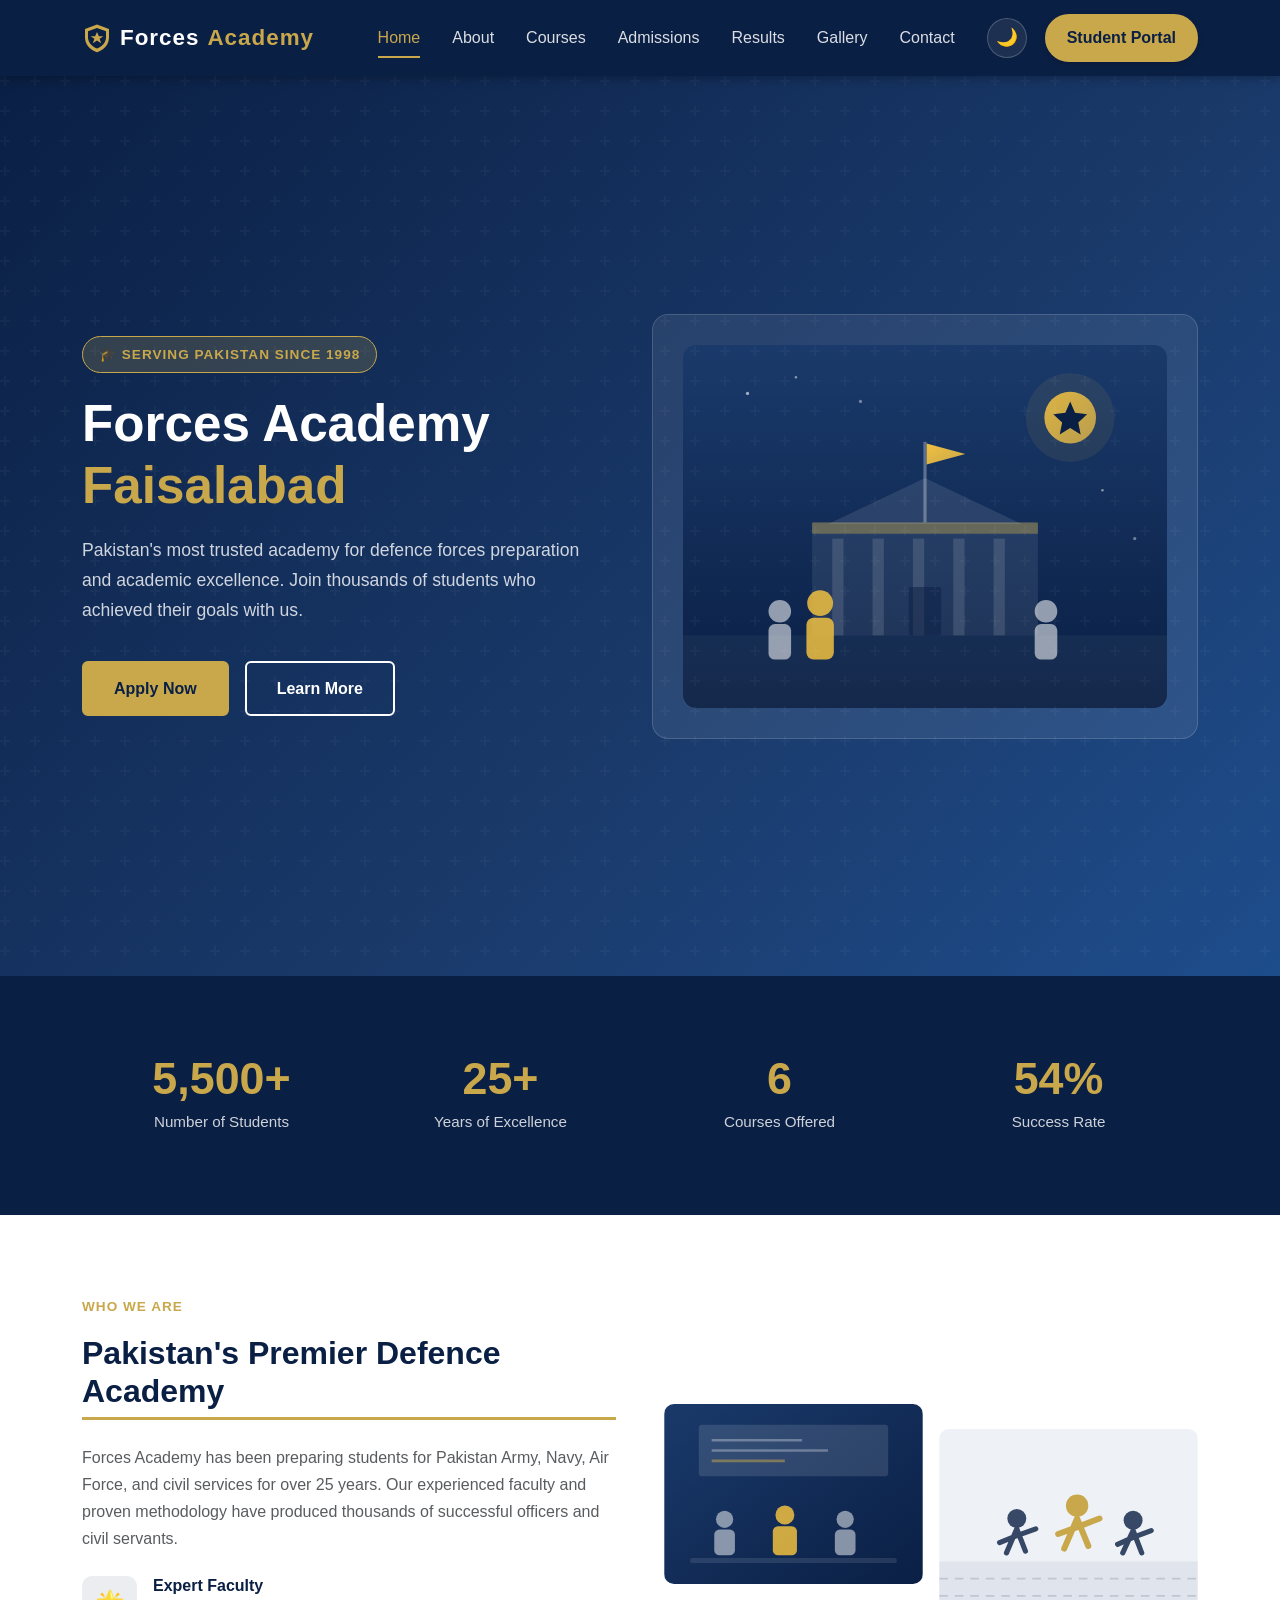
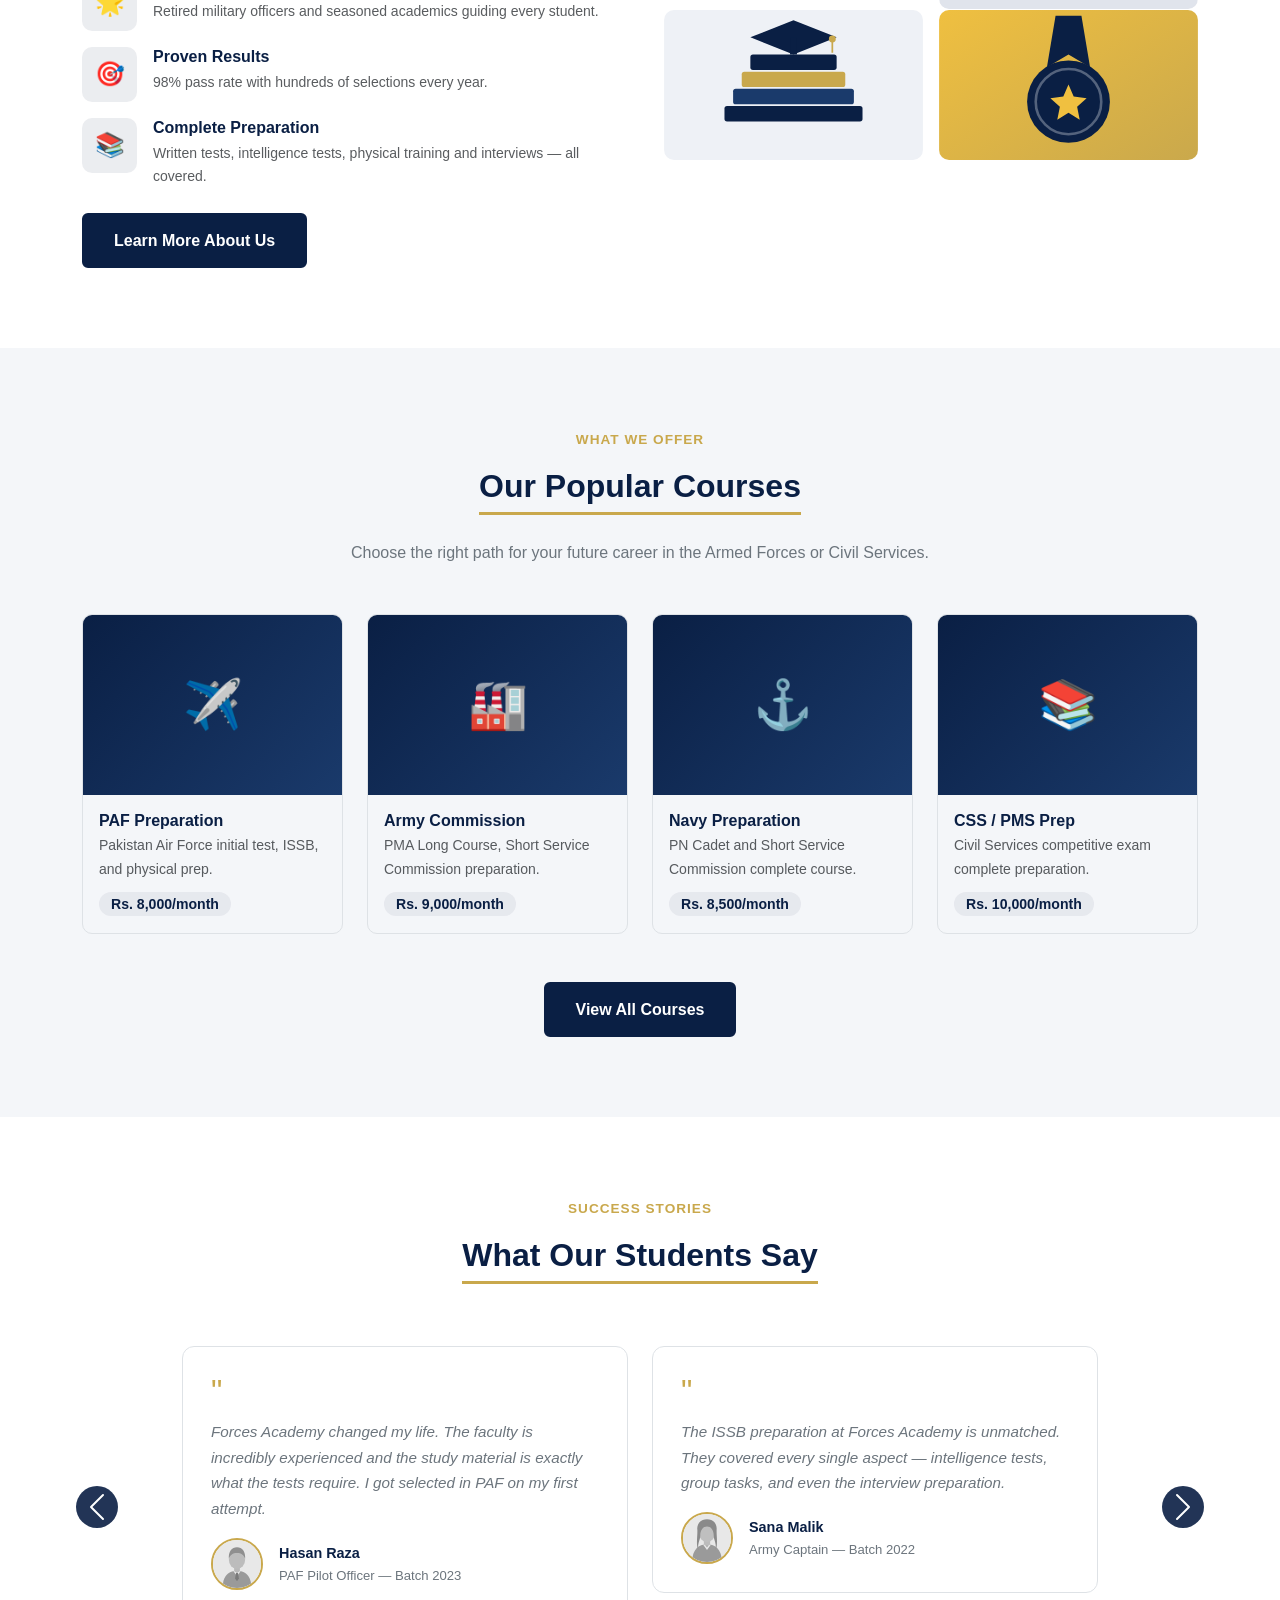
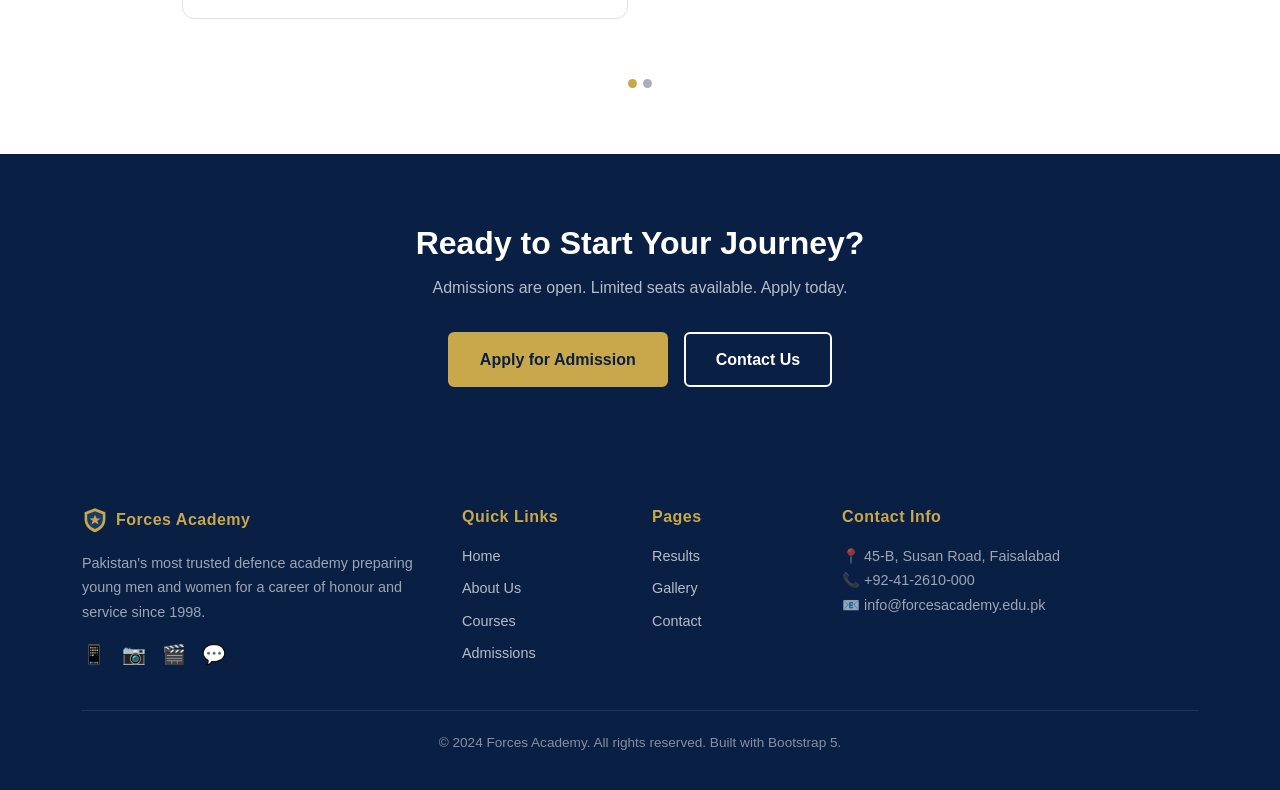
==== commit 5c23a7ff: "update seo matadata same patern acros page" ====
--- a/index.html
+++ b/index.html
@@ -4,10 +4,27 @@
   <meta charset="UTF-8" />
   <meta name="viewport" content="width=device-width, initial-scale=1.0" />
   <title>Forces Academy - Excellence in Education</title>
+
+  <!-- SEO meta tags -->
+  <meta name="description" content="Forces Academy Faisalabad prepares students for Pakistan Army, Navy, Air Force and CSS/PMS exams, with 25+ years of experience and a 98% success rate." />
+  <meta name="keywords" content="Forces Academy Faisalabad, Pakistan Army preparation, Air Force PAF, Navy preparation, CSS PMS exam, ISSB preparation, defence academy Faisalabad" />
+  <meta property="og:title" content="Forces Academy - Excellence in Education" />
+  <meta property="og:description" content="Forces Academy Faisalabad prepares students for Pakistan Army, Navy, Air Force and CSS/PMS exams, with 25+ years of experience and a 98% success rate." />
+  <meta property="og:type" content="website" />
+
+  <!-- Favicon -->
+  <link rel="icon" type="image/svg+xml" href="favicon.svg" />
+
   <link rel="stylesheet" href="https://cdn.jsdelivr.net/npm/bootstrap@5.3.0/dist/css/bootstrap.min.css" />
   <link rel="stylesheet" href="css/style.css" />
 </head>
 <body>
+  <!-- Apply saved theme immediately to avoid a flash of light content (Week 6) -->
+  <script>
+    if (localStorage.getItem('forcesAcademyTheme') === 'dark') {
+      document.body.classList.add('dark-mode');
+    }
+  </script>
 
   <!-- ===== NAVBAR ===== -->
   <nav class="navbar navbar-expand-lg navbar-dark sticky-top">
@@ -32,6 +49,12 @@
           <li class="nav-item"><a class="nav-link" href="results.html">Results</a></li>
           <li class="nav-item"><a class="nav-link" href="gallery.html">Gallery</a></li>
           <li class="nav-item"><a class="nav-link" href="contact.html">Contact</a></li>
+          <li class="nav-item ms-lg-2 d-flex align-items-center">
+            <button id="darkModeToggle" class="dark-mode-toggle" type="button" aria-label="Toggle dark mode" title="Toggle dark mode">
+              <span class="dm-icon-moon" aria-hidden="true">&#127769;</span>
+              <span class="dm-icon-sun" aria-hidden="true">&#9728;&#65039;</span>
+            </button>
+          </li>
           <li class="nav-item ms-lg-2">
             <a class="btn-portal" href="#">Student Portal</a>
           </li>
--- a/css/style.css
+++ b/css/style.css
@@ -94,6 +94,7 @@
   font-weight: 500;
   padding: 8px 14px !important;
   transition: var(--transition);
+  position: relative;
 }
 
 .navbar-nav .nav-link:hover,
@@ -101,19 +102,45 @@
   color: var(--gold) !important;
 }
 
+/* Animated underline on nav links for a more polished hover state */
+.navbar-nav .nav-link::after {
+  content: "";
+  position: absolute;
+  left: 14px;
+  right: 14px;
+  bottom: 2px;
+  height: 2px;
+  background-color: var(--gold);
+  transform: scaleX(0);
+  transform-origin: left;
+  transition: var(--transition);
+}
+
+.navbar-nav .nav-link:hover::after,
+.navbar-nav .nav-link.active::after {
+  transform: scaleX(1);
+}
+
+/* Student Portal button: pill shape + border so it stands apart from regular nav links */
 .btn-portal {
   display: inline-block;
   background-color: var(--gold);
   color: var(--navy) !important;
   font-weight: 700;
-  border-radius: 6px;
-  padding: 8px 18px !important;
-  transition: var(--transition);
+  border-radius: 50px;
+  border: 2px solid var(--gold);
+  padding: 8px 20px !important;
+  margin-left: 6px;
+  transition: var(--transition);
+  box-shadow: 0 2px 6px rgba(0, 0, 0, 0.15);
 }
 
 .btn-portal:hover {
-  background-color: var(--gold-light);
-  color: var(--navy) !important;
+  background-color: var(--navy);
+  color: var(--gold) !important;
+  border-color: var(--gold);
+  transform: translateY(-2px);
+  box-shadow: 0 4px 10px rgba(0, 0, 0, 0.25);
 }
 
 /* ---------- Page Hero Banner ---------- */
@@ -160,6 +187,8 @@
   background-color: var(--navy-light);
   color: var(--white);
   border-color: var(--navy-light);
+  transform: translateY(-3px);
+  box-shadow: 0 6px 14px rgba(10, 31, 68, 0.3);
 }
 
 .btn-gold {
@@ -177,6 +206,8 @@
   background-color: var(--gold-light);
   color: var(--navy);
   border-color: var(--gold-light);
+  transform: translateY(-3px);
+  box-shadow: 0 6px 14px rgba(201, 168, 76, 0.4);
 }
 
 .btn-outline-custom {
@@ -193,6 +224,8 @@
 .btn-outline-custom:hover {
   background: var(--white);
   color: var(--navy);
+  transform: translateY(-3px);
+  box-shadow: 0 6px 14px rgba(0, 0, 0, 0.2);
 }
 
 /* ---------- Section Padding ---------- */
@@ -494,18 +527,13 @@
   font-size: 0.82rem;
 }
 
-/* ---------- Home: Testimonials Carousel ---------- */
+/* ---------- Home: Testimonials Carousel (Week 4) ---------- */
 .testimonial-avatar {
   width: 52px;
   height: 52px;
   border-radius: 50%;
-  background: var(--navy);
-  color: var(--gold);
-  display: flex;
-  align-items: center;
-  justify-content: center;
-  font-weight: 800;
-  font-size: 1.1rem;
+  object-fit: cover;
+  border: 2px solid var(--gold);
   flex-shrink: 0;
 }
 
@@ -1124,3 +1152,202 @@
     font-size: 0.9rem;
   }
 }
+
+/* =============================================
+   Week 6: Dark Mode Toggle
+   ============================================= */
+
+/* Toggle button in navbar */
+.dark-mode-toggle {
+  display: flex;
+  align-items: center;
+  justify-content: center;
+  width: 40px;
+  height: 40px;
+  background: rgba(255, 255, 255, 0.08);
+  border: 1px solid rgba(255, 255, 255, 0.2);
+  border-radius: 50%;
+  color: var(--gold);
+  font-size: 1.1rem;
+  cursor: pointer;
+  transition: var(--transition);
+  margin-left: 6px;
+}
+
+.dark-mode-toggle:hover {
+  background: rgba(255, 255, 255, 0.18);
+  transform: rotate(15deg);
+}
+
+.dark-mode-toggle .dm-icon-sun {
+  display: none;
+}
+
+body.dark-mode .dark-mode-toggle .dm-icon-moon {
+  display: none;
+}
+
+body.dark-mode .dark-mode-toggle .dm-icon-sun {
+  display: inline;
+}
+
+/* ---------- Dark Mode Colors (body.dark-mode) ---------- */
+body.dark-mode {
+  background-color: #0e1420;
+  color: #d8dce4;
+}
+
+/* Headings & muted text */
+body.dark-mode h1,
+body.dark-mode h2,
+body.dark-mode h3,
+body.dark-mode h4,
+body.dark-mode h5,
+body.dark-mode h6 {
+  color: #f0c040;
+}
+
+body.dark-mode .text-muted,
+body.dark-mode .section-subtitle,
+body.dark-mode .testimonial-text,
+body.dark-mode .testimonial-role,
+body.dark-mode .team-role,
+body.dark-mode .timeline-content p,
+body.dark-mode .course-detail-label,
+body.dark-mode .step-box p {
+  color: #9aa2b1 !important;
+}
+
+/* Sections with light backgrounds */
+body.dark-mode .bg-light-gray {
+  background-color: #141b2b;
+}
+
+body.dark-mode .section-padding,
+body.dark-mode .section-padding-sm {
+  background-color: #0e1420;
+}
+
+/* Cards & boxes that were white */
+body.dark-mode .card-custom,
+body.dark-mode .testimonial-card,
+body.dark-mode .team-card,
+body.dark-mode .contact-form-card,
+body.dark-mode .result-filter-bar,
+body.dark-mode .lightbox-content {
+  background: #171f30;
+  border-color: #2a3348;
+}
+
+body.dark-mode .course-preview-card,
+body.dark-mode .course-card {
+  border-color: #2a3348;
+  background: #171f30;
+}
+
+body.dark-mode .course-card-body {
+  background: #171f30;
+}
+
+/* Form fields */
+body.dark-mode .form-control {
+  background-color: #1c2536;
+  border-color: #2a3348;
+  color: #d8dce4;
+}
+
+body.dark-mode .form-control::placeholder {
+  color: #6b7386;
+}
+
+body.dark-mode .form-label {
+  color: #f0c040;
+}
+
+/* Tables */
+body.dark-mode table,
+body.dark-mode .results-table,
+body.dark-mode .fee-table {
+  color: #d8dce4;
+}
+
+body.dark-mode .results-table td,
+body.dark-mode .fee-table td {
+  border-color: #2a3348;
+}
+
+/* About icon boxes */
+body.dark-mode .about-icon-box {
+  background-color: rgba(240, 192, 64, 0.12);
+  color: var(--gold);
+}
+
+/* Doc list / step box borders */
+body.dark-mode .doc-list li {
+  border-bottom-color: #2a3348;
+}
+
+/* Gallery placeholders keep navy gradient — already dark, no change needed */
+
+/* Borders generally */
+body.dark-mode .border,
+body.dark-mode hr {
+  border-color: #2a3348 !important;
+}
+
+/* =============================================
+   Week 6: Page Load Animations
+   ============================================= */
+
+/* Hero heading fade-in on page load */
+.hero-title {
+  animation: fadeInUp 0.9s ease both;
+}
+
+.hero-badge {
+  animation: fadeIn 0.7s ease both;
+}
+
+.hero-text {
+  animation: fadeInUp 0.9s ease 0.15s both;
+}
+
+/* Stats cards slide up when scrolled into view */
+.stat-item {
+  opacity: 0;
+  transform: translateY(25px);
+  transition: opacity 0.6s ease, transform 0.6s ease;
+}
+
+.stat-item.in-view {
+  opacity: 1;
+  transform: translateY(0);
+}
+
+/* Course cards appear one by one with a slight delay between each */
+.course-preview-card {
+  opacity: 0;
+  transform: translateY(20px);
+  transition: opacity 0.6s ease, transform 0.6s ease;
+}
+
+.course-preview-card.in-view {
+  opacity: 1;
+  transform: translateY(0);
+}
+
+@keyframes fadeInUp {
+  from {
+    opacity: 0;
+    transform: translateY(24px);
+  }
+  to {
+    opacity: 1;
+    transform: translateY(0);
+  }
+}
+
+@keyframes fadeIn {
+  from { opacity: 0; }
+  to { opacity: 1; }
+}
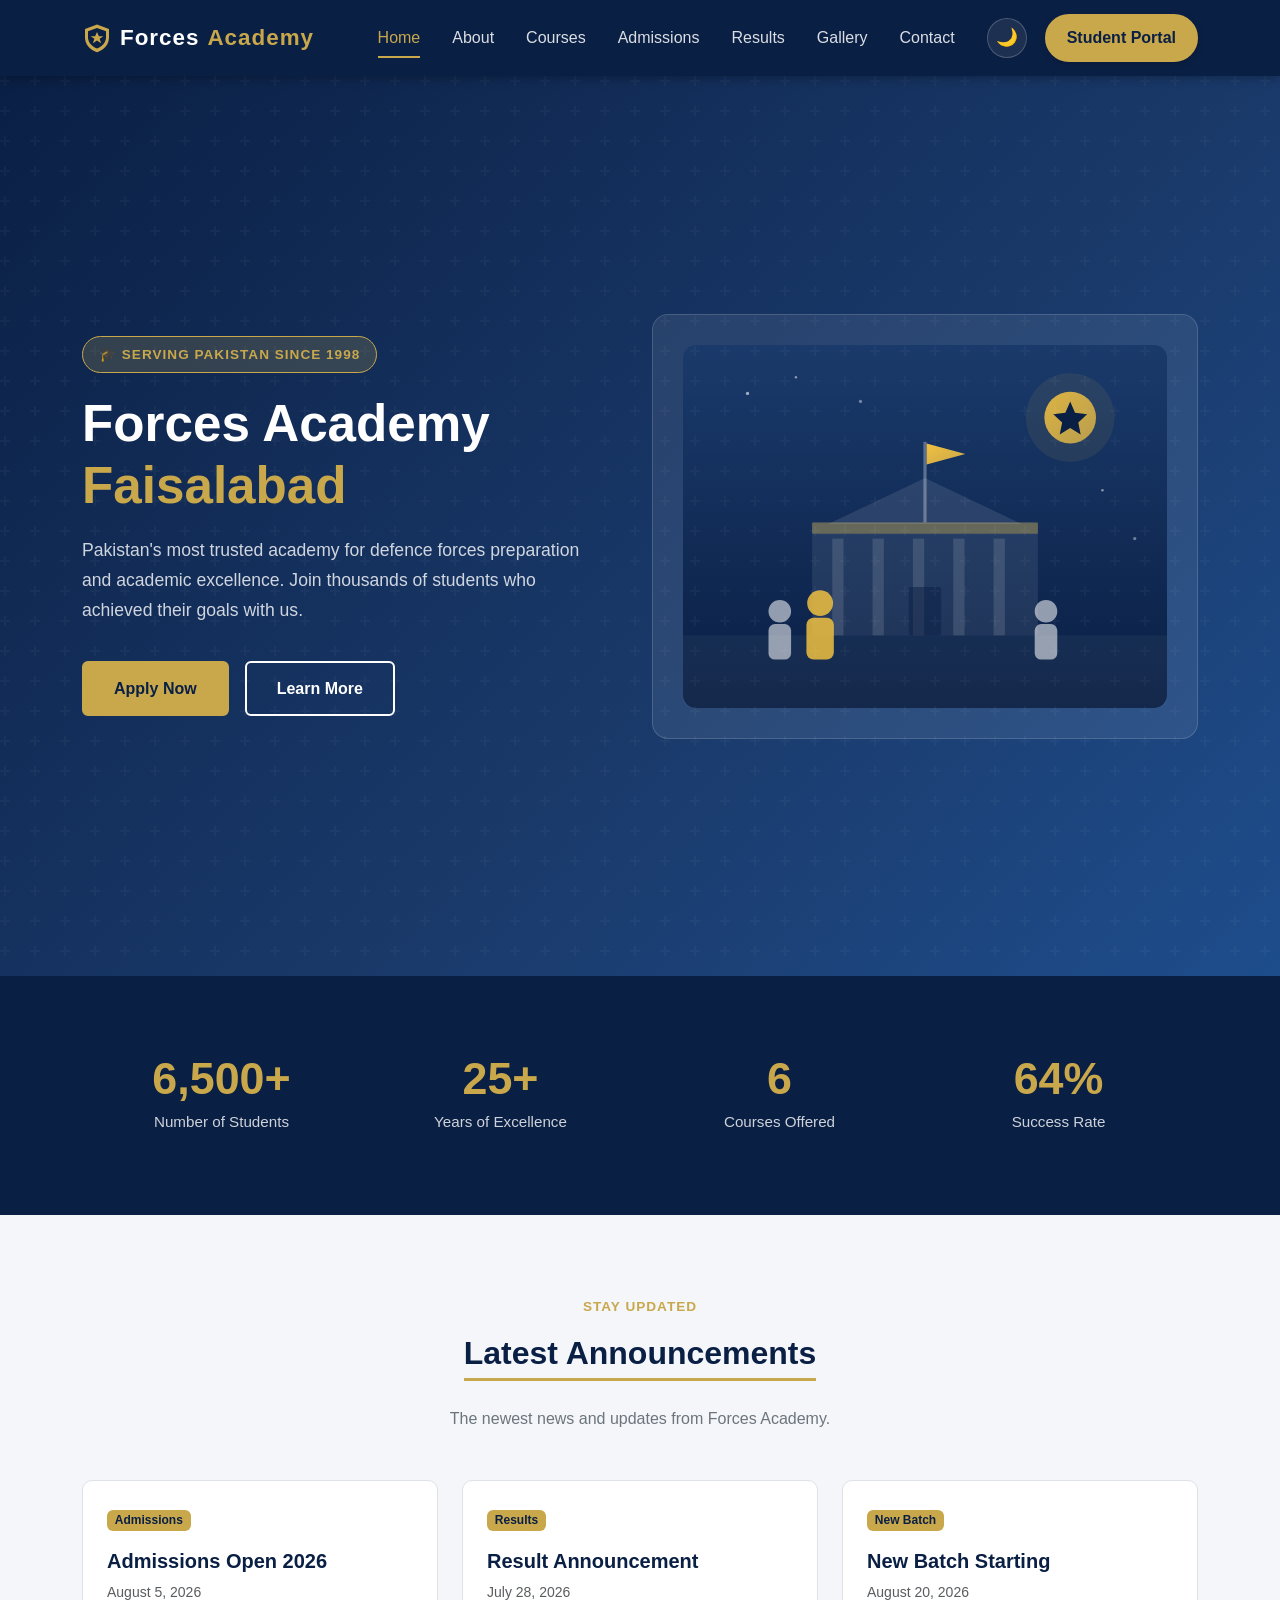
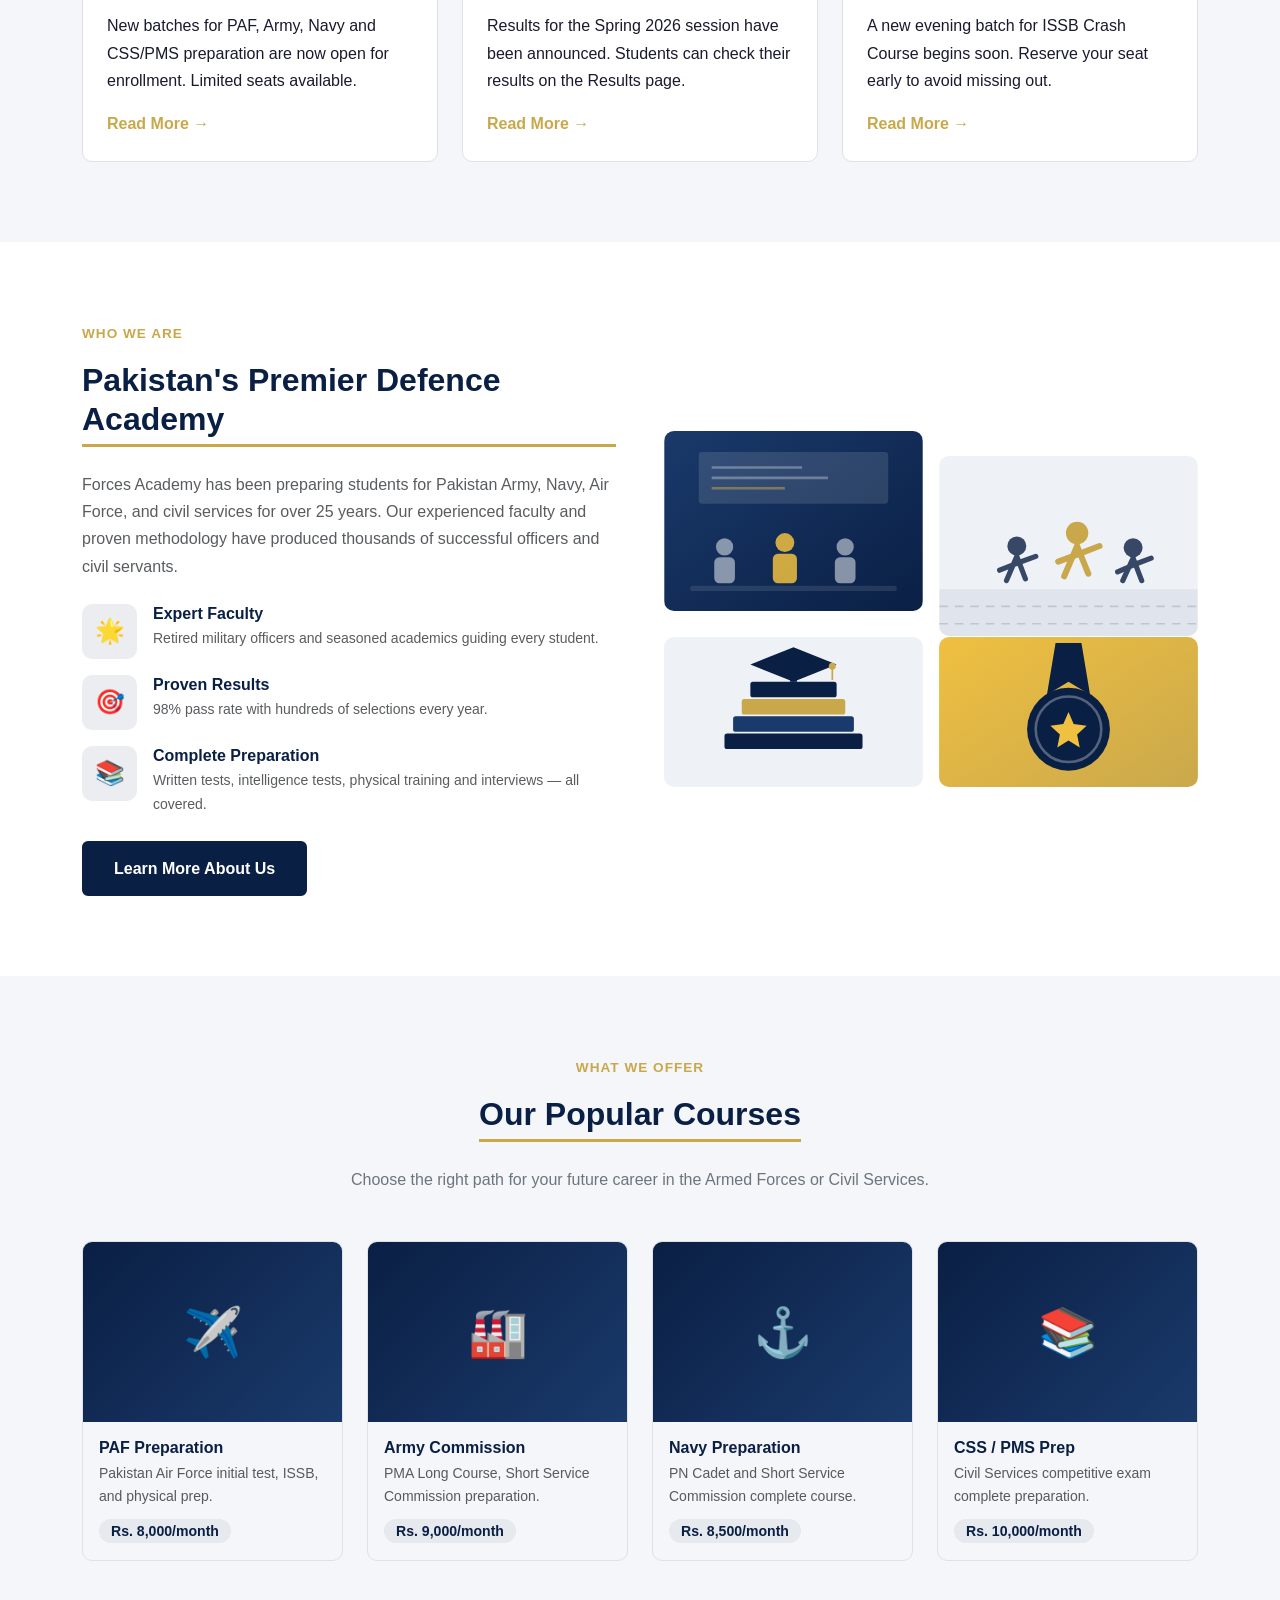
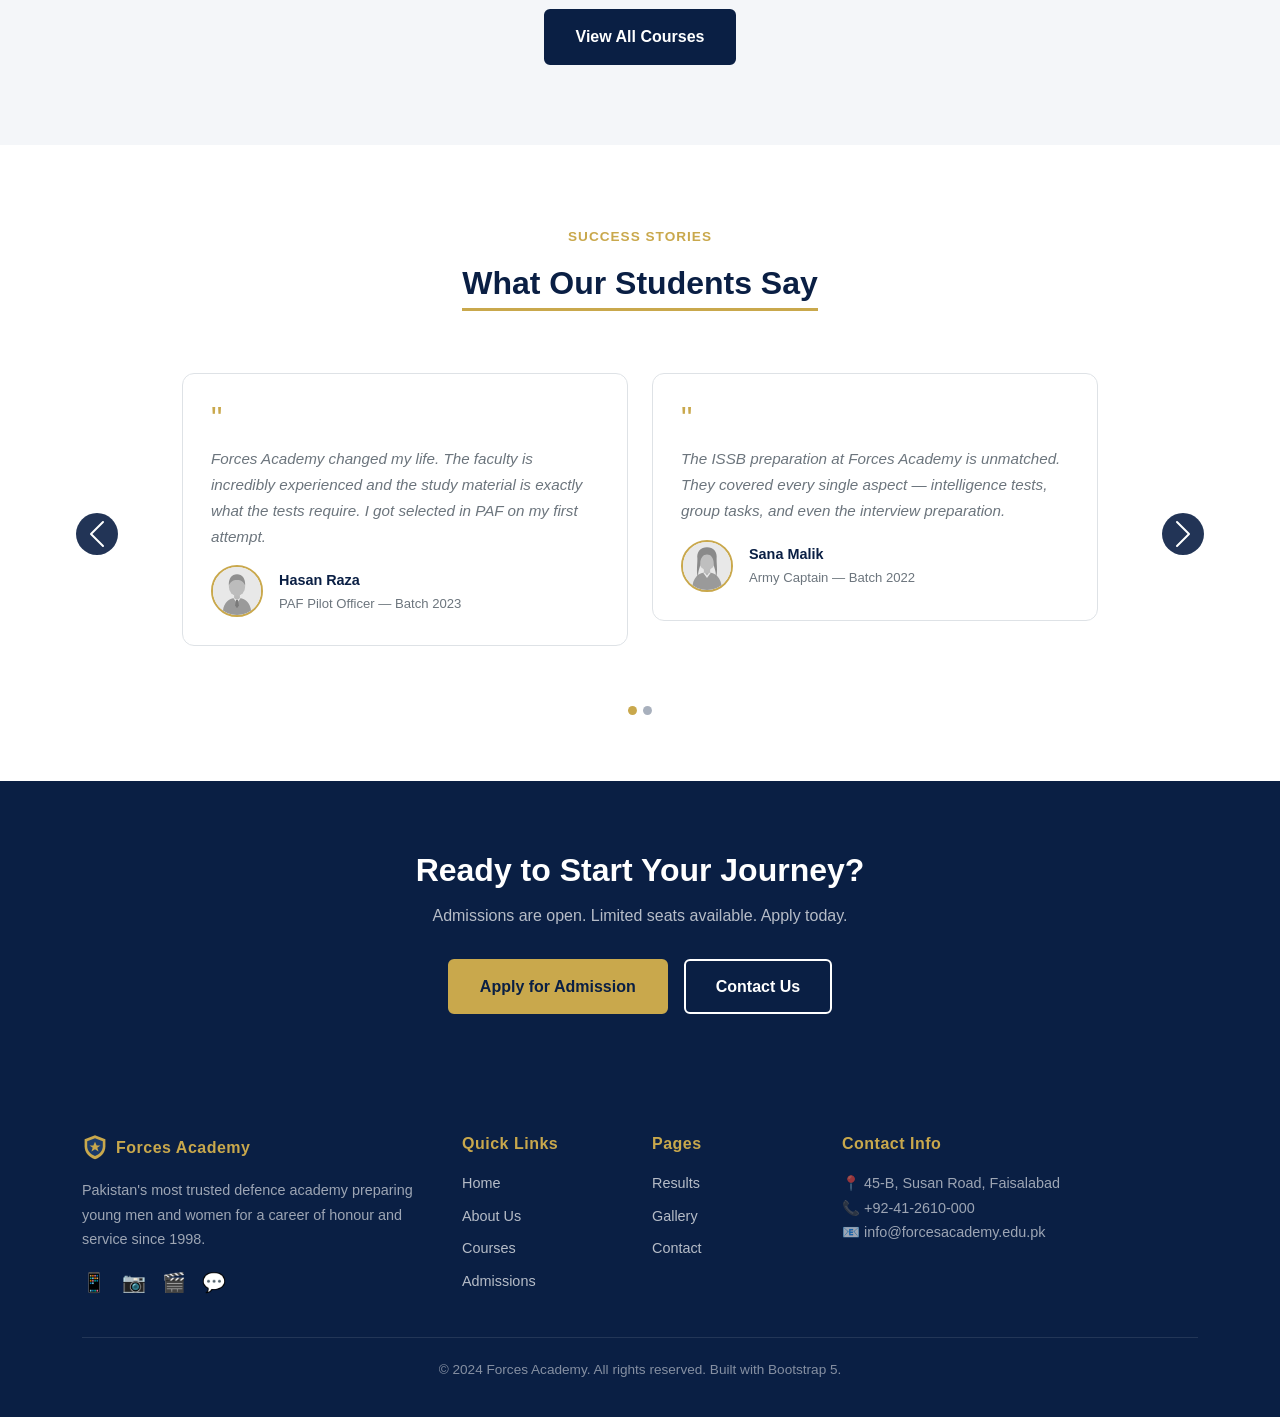
==== commit eacece67: "update student Portal button link" ====
--- a/index.html
+++ b/index.html
@@ -56,7 +56,7 @@
             </button>
           </li>
           <li class="nav-item ms-lg-2">
-            <a class="btn-portal" href="#">Student Portal</a>
+            <a class="btn-portal" href="https://forces-academy-lms.infinityfree.io/" target="_blank">Student Portal</a>
           </li>
         </ul>
       </div>
@@ -116,6 +116,52 @@
           <div class="stat-item">
             <span class="stat-number counter-num" data-target="98" data-suffix="%">0</span>
             <span class="stat-label">Success Rate</span>
+          </div>
+        </div>
+      </div>
+    </div>
+  </section>
+
+  <!-- ===== LATEST ANNOUNCEMENTS (Week 7) ===== -->
+  <section class="section-padding bg-light-gray">
+    <div class="container">
+      <div class="text-center mb-5">
+        <p class="text-uppercase fw-bold" style="color:var(--gold); letter-spacing:1px; font-size:0.85rem;">Stay Updated</p>
+        <h2 class="section-title gold-underline">Latest Announcements</h2>
+        <p class="section-subtitle mt-3">The newest news and updates from Forces Academy.</p>
+      </div>
+      <div class="row g-4">
+        <div class="col-md-4">
+          <div class="card-custom h-100">
+            <div class="card-body p-4">
+              <span class="badge" style="background:var(--gold); color:var(--navy);">Admissions</span>
+              <h5 class="mt-3">Admissions Open 2026</h5>
+              <p class="text-muted small mb-2">August 5, 2026</p>
+              <p>New batches for PAF, Army, Navy and CSS/PMS preparation are now open for enrollment. Limited seats available.</p>
+              <a href="admissions.html" class="fw-semibold" style="color:var(--gold);">Read More &rarr;</a>
+            </div>
+          </div>
+        </div>
+        <div class="col-md-4">
+          <div class="card-custom h-100">
+            <div class="card-body p-4">
+              <span class="badge" style="background:var(--gold); color:var(--navy);">Results</span>
+              <h5 class="mt-3">Result Announcement</h5>
+              <p class="text-muted small mb-2">July 28, 2026</p>
+              <p>Results for the Spring 2026 session have been announced. Students can check their results on the Results page.</p>
+              <a href="results.html" class="fw-semibold" style="color:var(--gold);">Read More &rarr;</a>
+            </div>
+          </div>
+        </div>
+        <div class="col-md-4">
+          <div class="card-custom h-100">
+            <div class="card-body p-4">
+              <span class="badge" style="background:var(--gold); color:var(--navy);">New Batch</span>
+              <h5 class="mt-3">New Batch Starting</h5>
+              <p class="text-muted small mb-2">August 20, 2026</p>
+              <p>A new evening batch for ISSB Crash Course begins soon. Reserve your seat early to avoid missing out.</p>
+              <a href="courses.html" class="fw-semibold" style="color:var(--gold);">Read More &rarr;</a>
+            </div>
           </div>
         </div>
       </div>
